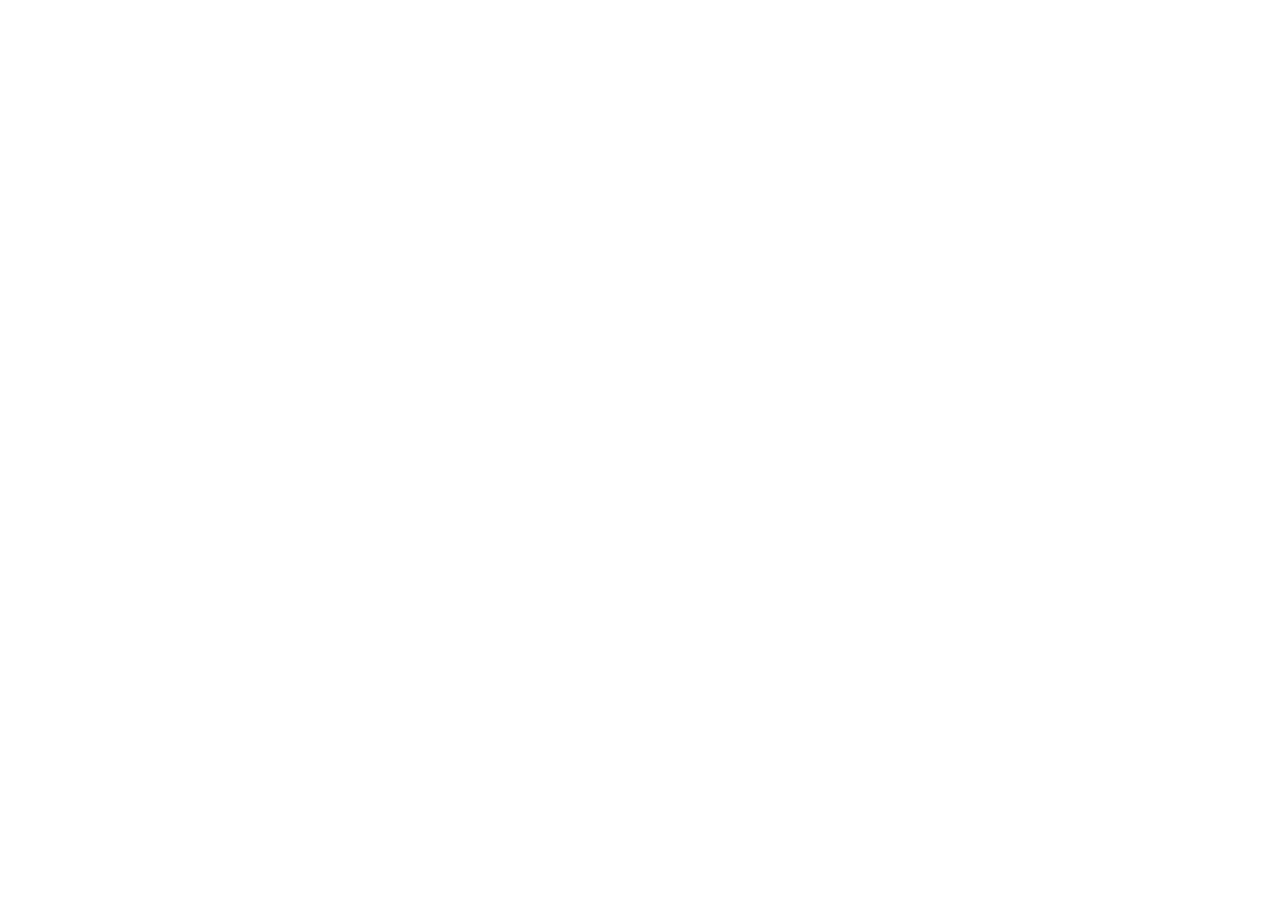
==== Assets/Pages/ancient-history.html @ 29d63359 "Add main page and firth theme" ====
<!DOCTYPE html>
<html lang="en">
<head>
  <meta charset="UTF-8">
  <meta name="viewport" content="width=device-width, initial-scale=1.0">
  <title>Давня історія Запорізького краю</title>
</head>
<body>
  
</body>
</html>
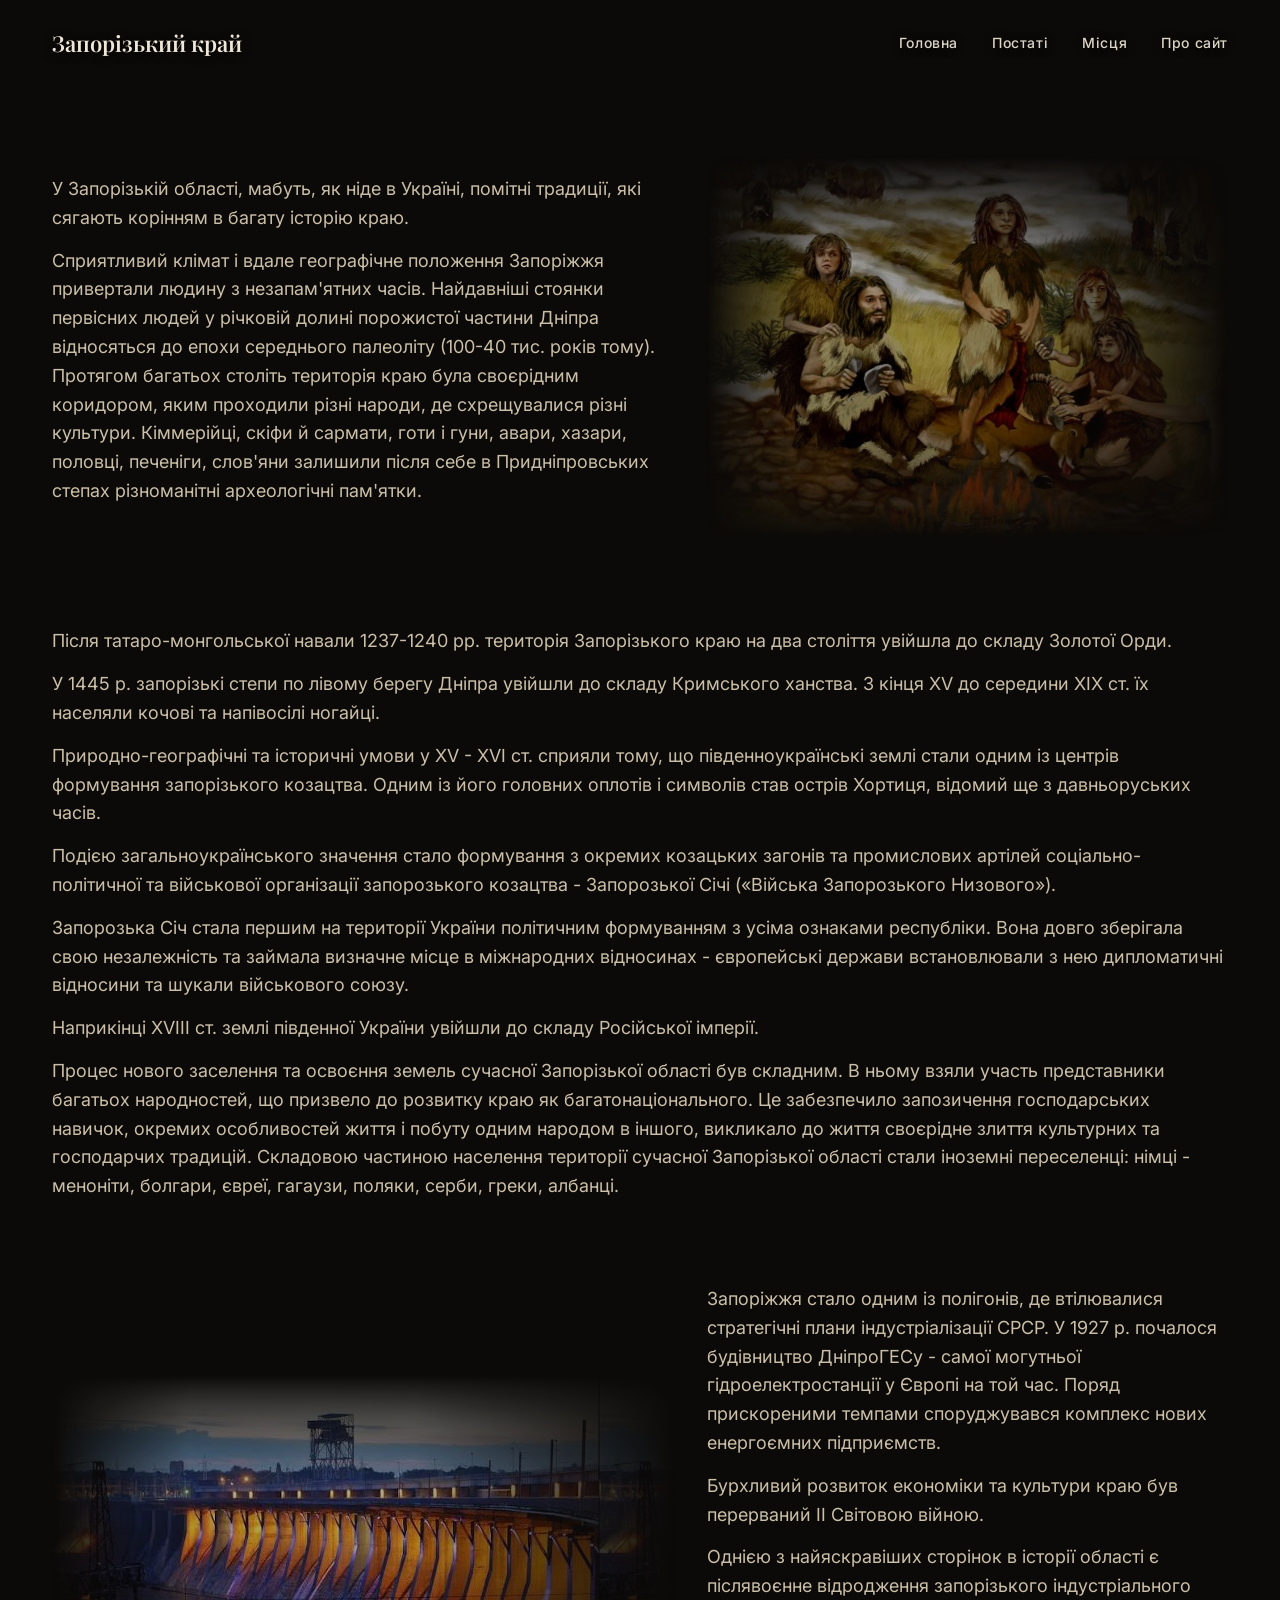
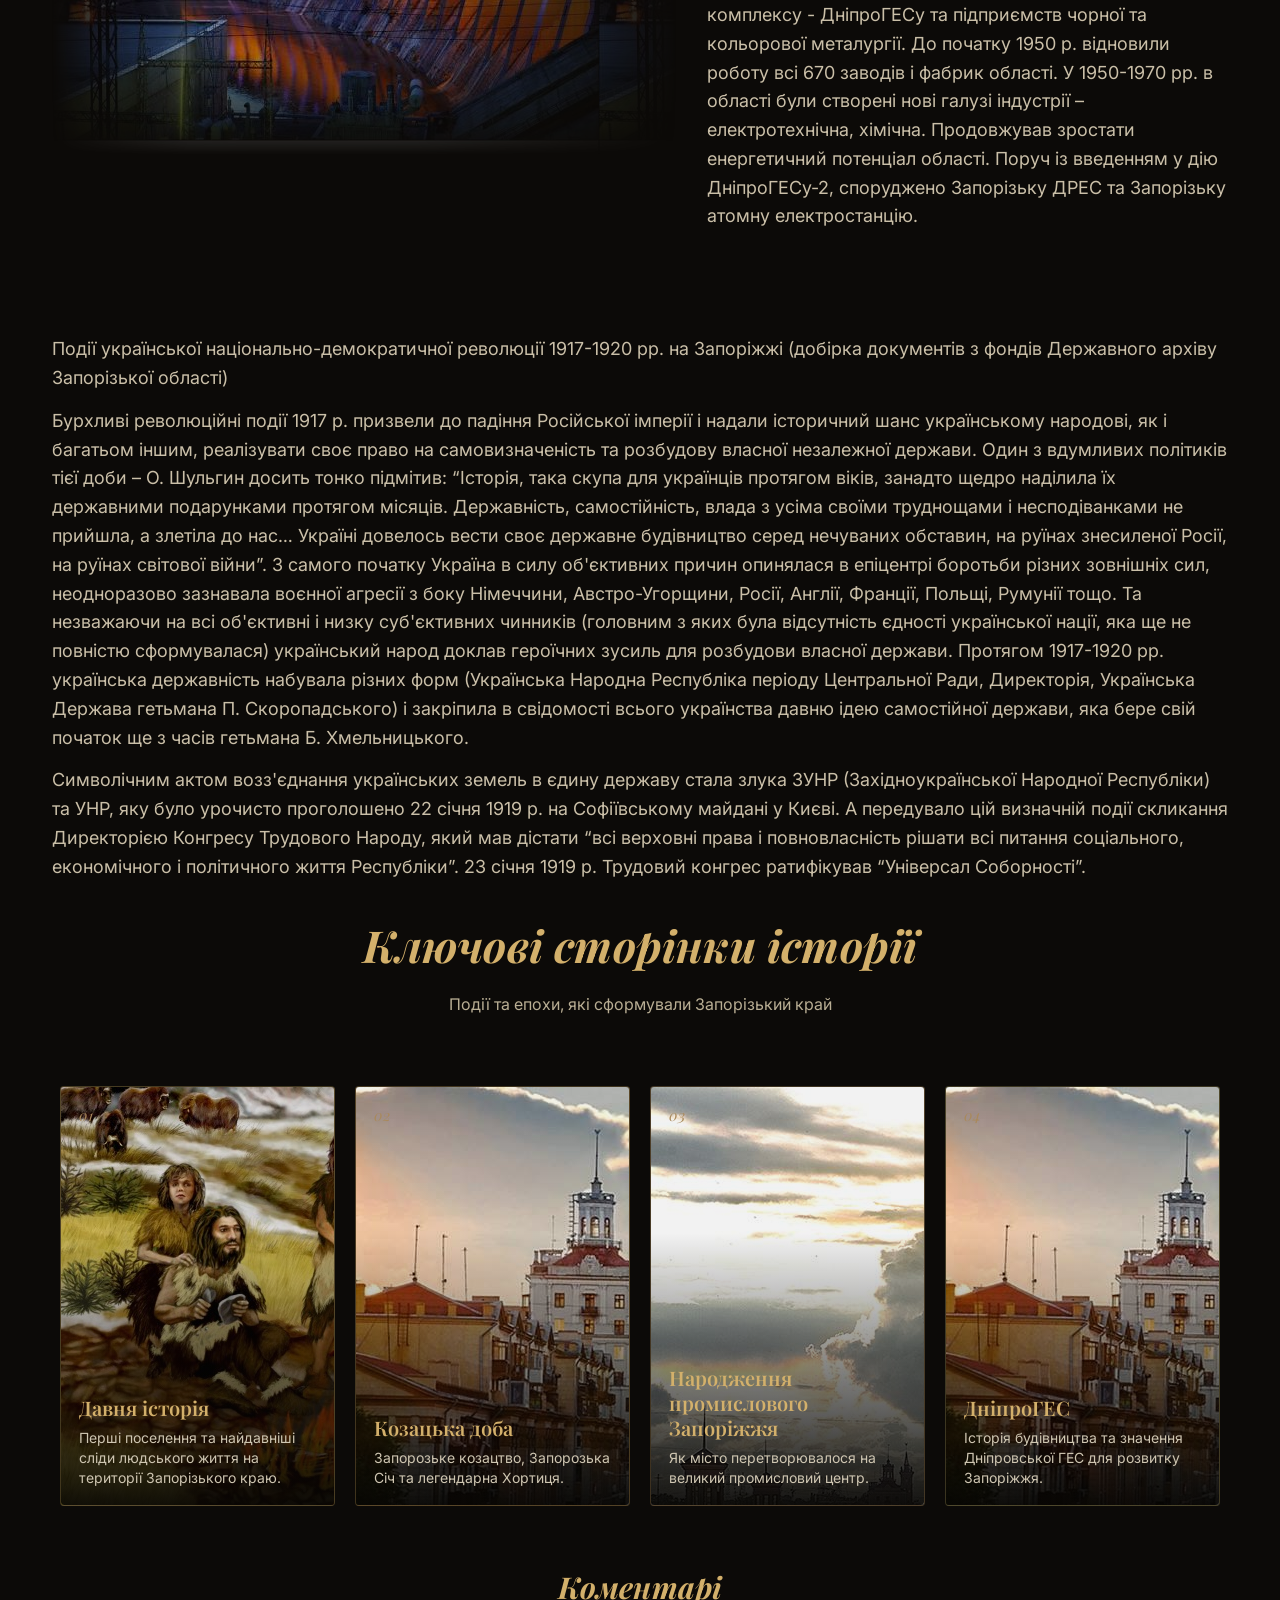
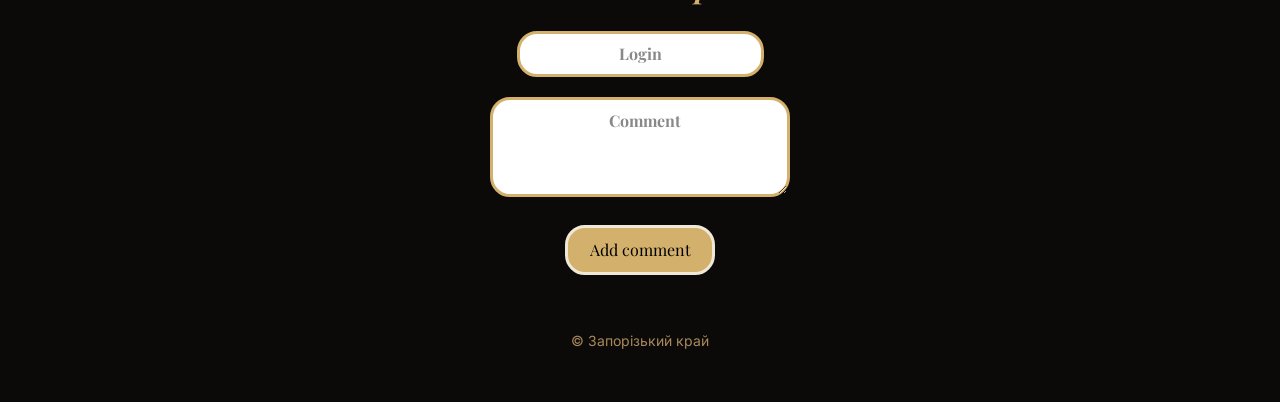
==== commit 2f786614: "Add comments and pages places and figures" ====
--- a/Assets/Pages/ancient-history.html
+++ b/Assets/Pages/ancient-history.html
@@ -1,11 +1,257 @@
-<!DOCTYPE html>
-<html lang="en">
-<head>
-  <meta charset="UTF-8">
-  <meta name="viewport" content="width=device-width, initial-scale=1.0">
-  <title>Давня історія Запорізького краю</title>
-</head>
-<body>
-  
-</body>
-</html>+<!doctype html>
+<html lang="uk">
+  <head>
+    <meta charset="UTF-8" />
+    <meta
+      name="viewport"
+      content="width=device-width, initial-scale=1, viewport-fit=cover"
+    />
+    <title>Давня історія Запорізького краю</title>
+    <link rel="preconnect" href="https://fonts.googleapis.com" />
+    <link rel="preconnect" href="https://fonts.gstatic.com" crossorigin />
+    <link
+      href="https://fonts.googleapis.com/css2?family=Playfair+Display:ital,wght@0,600;0,700;1,600&family=Inter:wght@400;500;600;800&display=swap"
+      rel="stylesheet"
+    />
+    <link rel="stylesheet" href="../Styles/ancient-histort.css" />
+    <script src="../../Scripts/comments.js" defer></script>
+    <script src="../../Scripts/button-up.js" defer></script>
+  </head>
+  <body data-page="ancient-history">
+    <header>
+      <div class="wrap">
+        <nav>
+          <div class="brand">Запорізький край</div>
+          <div class="navlinks">
+            <!-- <a href="#">Історія</a> -->
+            <a href="../../index.html">Головна</a>
+            <a href="./figures.html">Постаті</a>
+            <a href="./places.html">Місця</a>
+            <!-- <a href="#">Карта</a> -->
+            <!-- <a href="#">Галерея</a> -->
+            <a href="#">Про сайт</a>
+          </div>
+        </nav>
+      </div>
+    </header>
+
+    <div class="wrap">
+      <div class="split">
+        <div class="split-text">
+          <p>
+            У Запорізькій області, мабуть, як ніде в Україні, помітні традиції,
+            які сягають корінням в багату історію краю.
+          </p>
+          <p>
+            Сприятливий клімат і вдале географічне положення Запоріжжя
+            привертали людину з незапам'ятних часів. Найдавніші стоянки
+            первісних людей у річковій долині порожистої частини Дніпра
+            відносяться до епохи середнього палеоліту (100-40 тис. років тому).
+            Протягом багатьох століть територія краю була своєрідним коридором,
+            яким проходили різні народи, де схрещувалися різні культури.
+            Кіммерійці, скіфи й сармати, готи і гуни, авари, хазари, половці,
+            печеніги, слов'яни залишили після себе в Придніпровських степах
+            різноманітні археологічні пам'ятки.
+          </p>
+        </div>
+        <div class="split-photo first-photo"></div>
+      </div>
+    </div>
+
+    <div class="wrap">
+      <div class="split-text">
+        <p>
+          Після татаро-монгольської навали 1237-1240 рр. територія Запорізького
+          краю на два століття увійшла до складу Золотої Орди.
+        </p>
+        <p>
+          У 1445 р. запорізькі степи по лівому берегу Дніпра увійшли до складу
+          Кримського ханства. З кінця ХV до середини ХІХ ст. їх населяли кочові
+          та напівосілі ногайці.
+        </p>
+        <p>
+          Природно-географічні та історичні умови у XV - XVI ст. сприяли тому,
+          що південноукраїнські землі стали одним із центрів формування
+          запорізького козацтва. Одним із його головних оплотів і символів став
+          острів Хортиця, відомий ще з давньоруських часів.
+        </p>
+        <p>
+          Подією загальноукраїнського значення стало формування з окремих
+          козацьких загонів та промислових артілей соціально-політичної та
+          військової організації запорозького козацтва - Запорозької Січі
+          («Війська Запорозького Низового»).
+        </p>
+        <p>
+          Запорозька Січ стала першим на території України політичним
+          формуванням з усіма ознаками республіки. Вона довго зберігала свою
+          незалежність та займала визначне місце в міжнародних відносинах -
+          європейські держави встановлювали з нею дипломатичні відносини та
+          шукали військового союзу.
+        </p>
+        <p>
+          Наприкінці XVIII ст. землі південної України увійшли до складу
+          Російської імперії.
+        </p>
+        <p>
+          Процес нового заселення та освоєння земель сучасної Запорізької
+          області був складним. В ньому взяли участь представники багатьох
+          народностей, що призвело до розвитку краю як багатонаціонального. Це
+          забезпечило запозичення господарських навичок, окремих особливостей
+          життя і побуту одним народом в іншого, викликало до життя своєрідне
+          злиття культурних та господарчих традицій. Складовою частиною
+          населення території сучасної Запорізької області стали іноземні
+          переселенці: німці - меноніти, болгари, євреї, гагаузи, поляки, серби,
+          греки, албанці.
+        </p>
+      </div>
+    </div>
+
+    <div class="wrap">
+      <div class="split">
+        <div class="split-photo second-photo"></div>
+        <div class="split-text">
+          <p>
+            Запоріжжя стало одним із полігонів, де втілювалися стратегічні плани
+            індустріалізації СРСР. У 1927 р. почалося будівництво ДніпроГЕСу -
+            самої могутньої гідроелектростанції у Європі на той час. Поряд
+            прискореними темпами споруджувався комплекс нових енергоємних
+            підприємств.
+          </p>
+          <p>
+            Бурхливий розвиток економіки та культури краю був перерваний II
+            Світовою війною.
+          </p>
+          <p>
+            Однією з найяскравіших сторінок в історії області є післявоєнне
+            відродження запорізького індустріального комплексу - ДніпроГЕСу та
+            підприємств чорної та кольорової металургії. До початку 1950 р.
+            відновили роботу всі 670 заводів і фабрик області. У 1950-1970 рр. в
+            області були створені нові галузі індустрії – електротехнічна,
+            хімічна. Продовжував зростати енергетичний потенціал області. Поруч
+            із введенням у дію ДніпроГЕСу-2, споруджено Запорізьку ДРЕС та
+            Запорізьку атомну електростанцію.
+          </p>
+        </div>
+      </div>
+    </div>
+
+    <div class="wrap">
+      <div class="split-text">
+        <p>
+          Події української національно-демократичної революції 1917-1920 рр. на
+          Запоріжжі (добірка документів з фондів Державного архіву Запорізької
+          області)
+        </p>
+        <p>
+          Бурхливі революційні події 1917 р. призвели до падіння Російської
+          імперії і надали історичний шанс українському народові, як і багатьом
+          іншим, реалізувати своє право на самовизначеність та розбудову власної
+          незалежної держави. Один з вдумливих політиків тієї доби – О. Шульгин
+          досить тонко підмітив: “Історія, така скупа для українців протягом
+          віків, занадто щедро наділила їх державними подарунками протягом
+          місяців. Державність, самостійність, влада з усіма своїми труднощами і
+          несподіванками не прийшла, а злетіла до нас… Україні довелось вести
+          своє державне будівництво серед нечуваних обставин, на руїнах
+          знесиленої Росії, на руїнах світової війни”. З самого початку Україна
+          в силу об'єктивних причин опинялася в епіцентрі боротьби різних
+          зовнішніх сил, неодноразово зазнавала воєнної агресії з боку
+          Німеччини, Австро-Угорщини, Росії, Англії, Франції, Польщі, Румунії
+          тощо. Та незважаючи на всі об'єктивні і низку суб'єктивних чинників
+          (головним з яких була відсутність єдності української нації, яка ще не
+          повністю сформувалася) український народ доклав героїчних зусиль для
+          розбудови власної держави. Протягом 1917-1920 рр. українська
+          державність набувала різних форм (Українська Народна Республіка
+          періоду Центральної Ради, Директорія, Українська Держава гетьмана П.
+          Скоропадського) і закріпила в свідомості всього українства давню ідею
+          самостійної держави, яка бере свій початок ще з часів гетьмана Б.
+          Хмельницького.
+        </p>
+        <p>
+          Символічним актом возз'єднання українських земель в єдину державу
+          стала злука ЗУНР (Західноукраїнської Народної Республіки) та УНР, яку
+          було урочисто проголошено 22 січня 1919 р. на Софіївському майдані у
+          Києві. А передувало цій визначній події скликання Директорією Конгресу
+          Трудового Народу, який мав дістати “всі верховні права і
+          повновласність рішати всі питання соціального, економічного і
+          політичного життя Республіки”. 23 січня 1919 р. Трудовий конгрес
+          ратифікував “Універсал Соборності”.
+        </p>
+        <p></p>
+      </div>
+    </div>
+
+    <section id="history" class="wrap">
+      <div class="section-head">
+        <h2>Ключові сторінки історії</h2>
+        <p>Події та епохи, які сформували Запорізький край</p>
+      </div>
+      <div class="cards">
+        <div class="card c1">
+          <div class="ph"></div>
+          <div class="shade"></div>
+          <span class="num">01</span>
+          <div class="cap">
+            <h3>Давня історія</h3>
+            <p>
+              Перші поселення та найдавніші сліди людського життя на території
+              Запорізького краю.
+            </p>
+          </div>
+        </div>
+        <div class="card c2">
+          <div class="ph"></div>
+          <div class="shade"></div>
+          <span class="num">02</span>
+          <div class="cap">
+            <h3>Козацька доба</h3>
+            <p>Запорозьке козацтво, Запорозька Січ та легендарна Хортиця.</p>
+          </div>
+        </div>
+        <div class="card c3">
+          <div class="ph"></div>
+          <div class="shade"></div>
+          <span class="num">03</span>
+          <div class="cap">
+            <h3>Народження промислового Запоріжжя</h3>
+            <p>Як місто перетворювалося на великий промисловий центр.</p>
+          </div>
+        </div>
+        <div class="card c4">
+          <div class="ph"></div>
+          <div class="shade"></div>
+          <span class="num">04</span>
+          <div class="cap">
+            <h3>ДніпроГЕС</h3>
+            <p>
+              Історія будівництва та значення Дніпровської ГЕС для розвитку
+              Запоріжжя.
+            </p>
+          </div>
+        </div>
+      </div>
+    </section>
+
+    <!-- coments -->
+    <section class="comments">
+      <h2>Коментарі</h2>
+      <form id="comment-form">
+        <div class="form-inputs">
+          <div>
+            <input type="text" id="login" placeholder="Login" required />
+          </div>
+          <div>
+            <textarea id="comment-text" placeholder="Comment"></textarea>
+          </div>
+          <div>
+            <button type="submit">Add comment</button>
+          </div>
+        </div>
+        <div id="comment-list"></div>
+      </form>
+    </section>
+
+    <button id="button-up" title="button-up">&#8593;</button>
+
+    <footer>© Запорізький край</footer>
+  </body>
+</html>
--- a/Assets/Styles/ancient-histort.css
+++ b/Assets/Styles/ancient-histort.css
@@ -0,0 +1,316 @@
+@import url('./index.css');
+
+.cards {
+  display: flex;
+  align-items: flex-start;
+  gap: 20px;
+  overflow-x: auto;
+  padding-bottom: 10px;
+}
+.card {
+  position: relative;
+  flex: 1 0 0;
+  min-width: 220px;
+  border-radius: 4px;
+  overflow: hidden;
+  border: 1px solid var(--line);
+}
+.card .ph {
+  position: absolute;
+  inset: 0;
+}
+.card .shade {
+  position: absolute;
+  inset: 0;
+  background: linear-gradient(
+    180deg,
+    rgba(0, 0, 0, 0.05) 35%,
+    rgba(6, 5, 3, 0.94) 100%
+  );
+}
+.card .num {
+  position: relative;
+  z-index: 2;
+  display: block;
+  padding: 16px 18px 0;
+  font-family: 'Playfair Display', serif;
+  font-style: italic;
+  color: var(--gold-soft);
+  font-size: 15px;
+  letter-spacing: 1px;
+}
+.card .cap {
+  position: absolute;
+  left: 18px;
+  right: 18px;
+  bottom: 16px;
+  z-index: 2;
+}
+.card .cap h3 {
+  font-family: 'Playfair Display', serif;
+  font-weight: 600;
+  color: var(--gold);
+  font-size: 20px;
+  margin-bottom: 8px;
+  line-height: 1.25;
+}
+.card .cap p {
+  color: #cfc6b2;
+  font-size: 14px;
+  line-height: 1.45;
+}
+
+.c1,
+.c2,
+.c3,
+.c4 {
+  height: 420px;
+  margin-top: 0;
+}
+
+.c1 .ph {
+  background-image: url('../Images/people.jpg');
+}
+
+.c2 .ph {
+  background-image: url('../Images/zaporizhzhia-hero.jpg');
+}
+
+.c3 .ph {
+  background-image: url('../Images/davnya-istoriya.jpg');
+}
+
+.c4 .ph {
+  background-image: url('../Images/zaporizhzhia-hero.jpg');
+}
+
+.cards {
+  display: flex;
+  align-items: flex-start;
+  gap: 20px;
+  overflow: visible;
+  padding: 12px 8px;
+}
+
+.card {
+  position: relative;
+  flex: 1 1 0;
+  min-width: 0;
+  height: 420px;
+  border-radius: 4px;
+  overflow: hidden;
+  border: 1px solid var(--line);
+
+  transition:
+    transform 0.3s ease,
+    box-shadow 0.3s ease;
+
+  transform-origin: center center;
+}
+
+.card:hover {
+  transform: scale(1.15);
+  z-index: 10;
+  box-shadow: 0 15px 35px rgba(0, 0, 0, 0.55);
+}
+
+h3 {
+  font-family: 'Playfair Display', serif;
+  color: var(--gold);
+  font-weight: 700;
+}
+
+.split {
+  display: grid;
+  grid-template-columns: 1.2fr 1fr;
+  gap: 30px;
+  align-items: center;
+  margin: 70px 0 90px;
+  border: none;
+  overflow: visible;
+}
+.split-photo {
+  position: relative;
+  height: 380px;
+  display: flex;
+  align-items: center;
+}
+
+.split-photo::before {
+  background: linear-gradient(0deg, rgba(0, 0, 0, 0.3), rgba(0, 0, 0, 0.3));
+  content: '';
+  position: absolute;
+  inset: 0;
+  -webkit-mask-image:
+    linear-gradient(
+      90deg,
+      transparent 0%,
+      #000 22%,
+      #000 58%,
+      transparent 100%
+    ),
+    linear-gradient(
+      180deg,
+      transparent 0%,
+      #000 28%,
+      #000 72%,
+      transparent 100%
+    );
+  -webkit-mask-composite: source-in;
+  mask-image:
+    linear-gradient(
+      90deg,
+      transparent 0%,
+      #000 22%,
+      #000 58%,
+      transparent 100%
+    ),
+    linear-gradient(
+      180deg,
+      transparent 0%,
+      #000 28%,
+      #000 72%,
+      transparent 100%
+    );
+  mask-composite: intersect;
+}
+
+.first-photo::before {
+  background-image:
+    linear-gradient(rgba(0, 0, 0, 0.3), rgba(0, 0, 0, 0.3)),
+    url('../Images/people.jpg');
+}
+
+.second-photo::before {
+  background-image:
+    linear-gradient(rgba(0, 0, 0, 0.3), rgba(0, 0, 0, 0.3)),
+    url('../Images/colores-dniproges.jfif');
+}
+
+.split-text p {
+  color: #cabfa8;
+  font-size: 18px;
+  line-height: 1.6;
+  margin-bottom: 14px;
+}
+
+.comments {
+  min-height: 200px;
+  padding-top: 45px;
+  padding-bottom: 5px;
+}
+
+.comments h2 {
+  text-align: center;
+  font-size: 30px;
+  font-style: italic;
+}
+
+.form-inputs {
+  min-height: 200px;
+  display: flex;
+  flex-direction: column;
+  gap: 20px;
+  align-items: center;
+  padding: 20px;
+}
+
+.form-inputs input {
+  max-width: 250px;
+  height: 30px;
+  border: 3px solid var(--gold);
+  border-radius: 20px;
+  padding: 20px;
+}
+
+.form-inputs textarea {
+  min-width: 300px;
+  min-height: 100px;
+  border: 3px solid var(--gold);
+  border-radius: 20px;
+  padding-left: 10px;
+  padding-top: 10px;
+}
+
+.form-inputs button {
+  min-width: 150px;
+  min-height: 50px;
+  border: 3px solid var(--cream);
+  border-radius: 20px;
+  background-color: var(--gold);
+  font-family: 'Playfair Display', serif;
+  font-size: 16px;
+}
+
+.form-inputs input::placeholder,
+textarea::placeholder {
+  font-family: 'Playfair Display', serif;
+  color: #888888;         
+  font-size: 16px;            
+  opacity: 1;           
+}
+
+.form-inputs input::placeholder,
+textarea::placeholder {
+  text-align: center;
+}
+
+input, textarea {
+  color: #2b2b2b;      
+  font-weight: bold;  
+  font-size: 16px;     
+  font-family: 'Playfair Display', serif;
+}
+
+#comment-list {
+  min-width: 300px;
+  display: flex;
+  flex-direction: column;
+}
+
+.comment {
+  font-size: 20px;
+  text-align: center;
+  padding: 20px;
+}
+
+.comment h3 {
+  font-size: 24px
+}
+
+@media (max-width: 900px) {
+  .cards {
+    flex-wrap: wrap;
+  }
+  .c1,
+  .c2,
+  .c3,
+  .c4 {
+    flex: 1 0 45%;
+    margin-top: 0;
+    height: 360px;
+  }
+}
+@media (max-width: 820px) {
+  .split {
+    grid-template-columns: 1fr;
+    gap: 10px;
+  }
+  .split-photo {
+    height: 280px;
+  }
+  .split-photo h2 {
+    margin-left: 6%;
+  }
+}
+@media (max-width: 600px) {
+  .navlinks {
+    display: none;
+  }
+  .c1,
+  .c2,
+  .c3,
+  .c4 {
+    flex: 1 0 100%;
+  }
+}
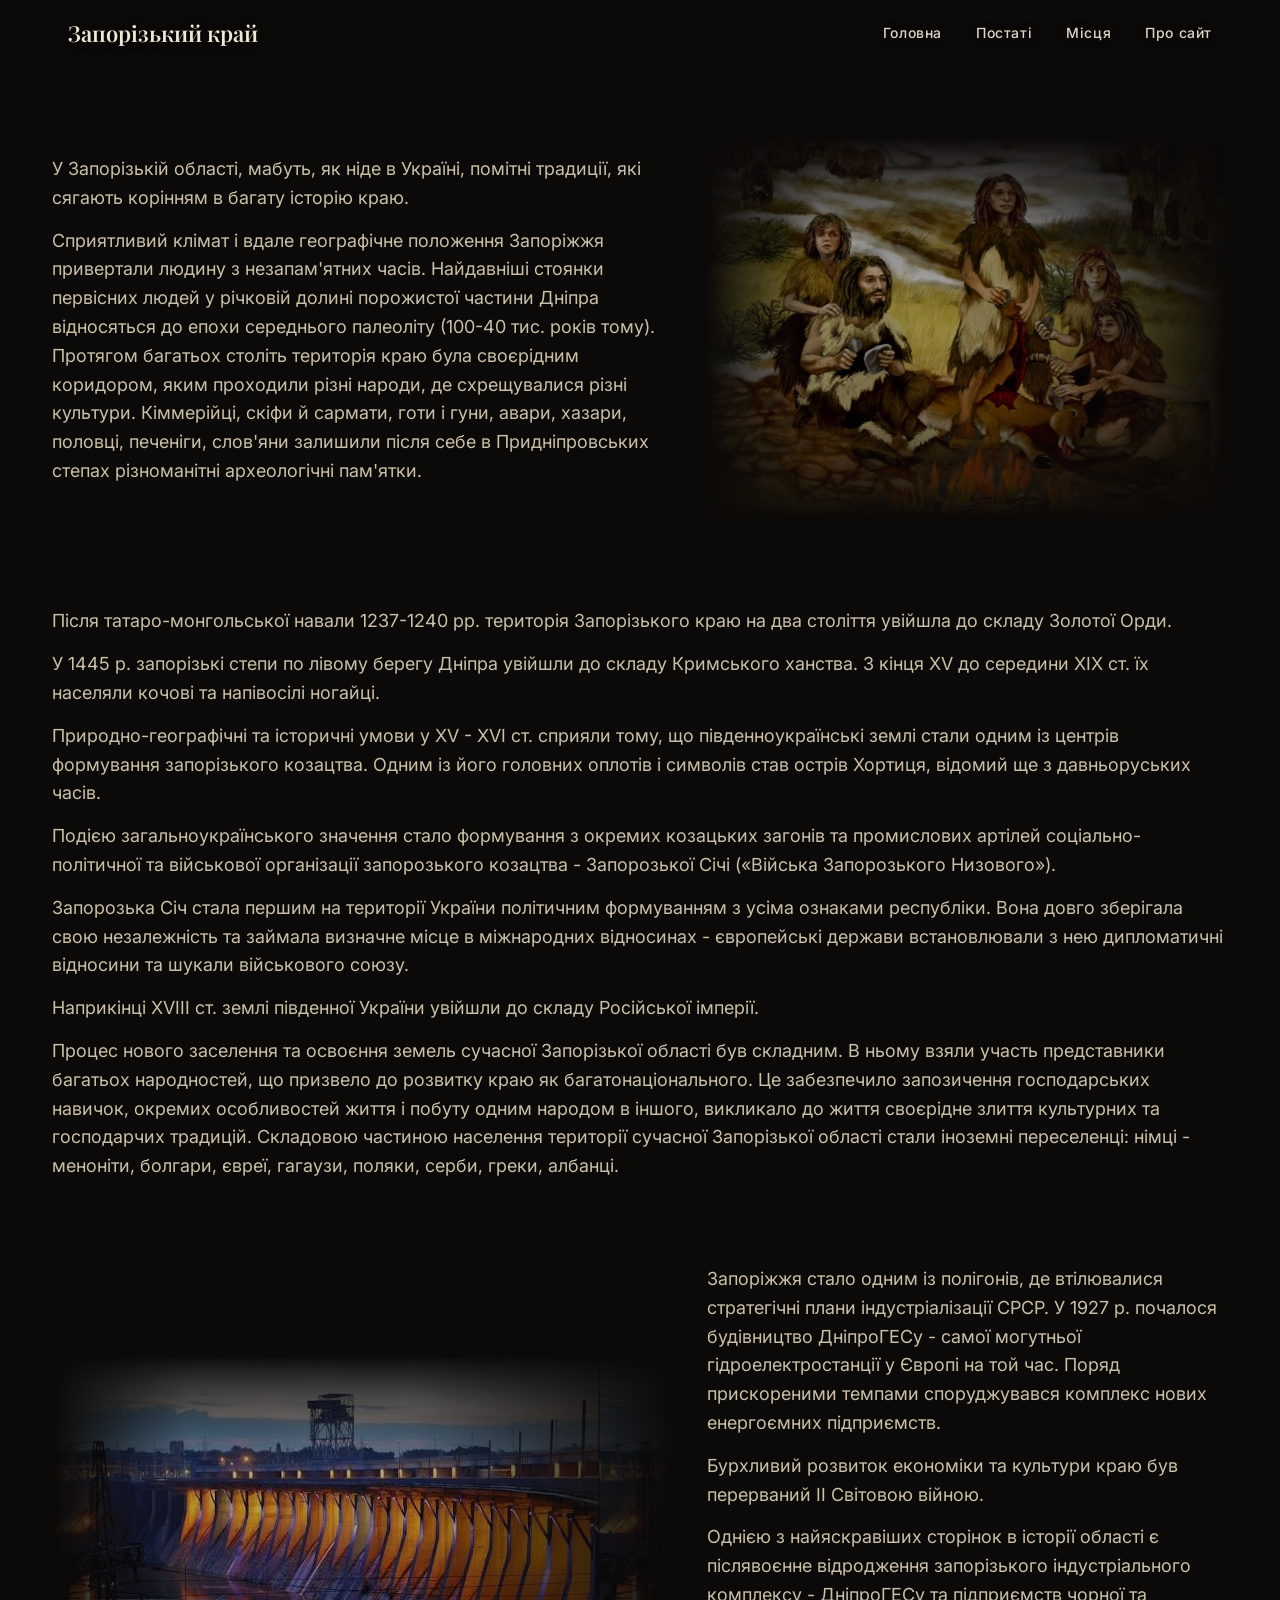
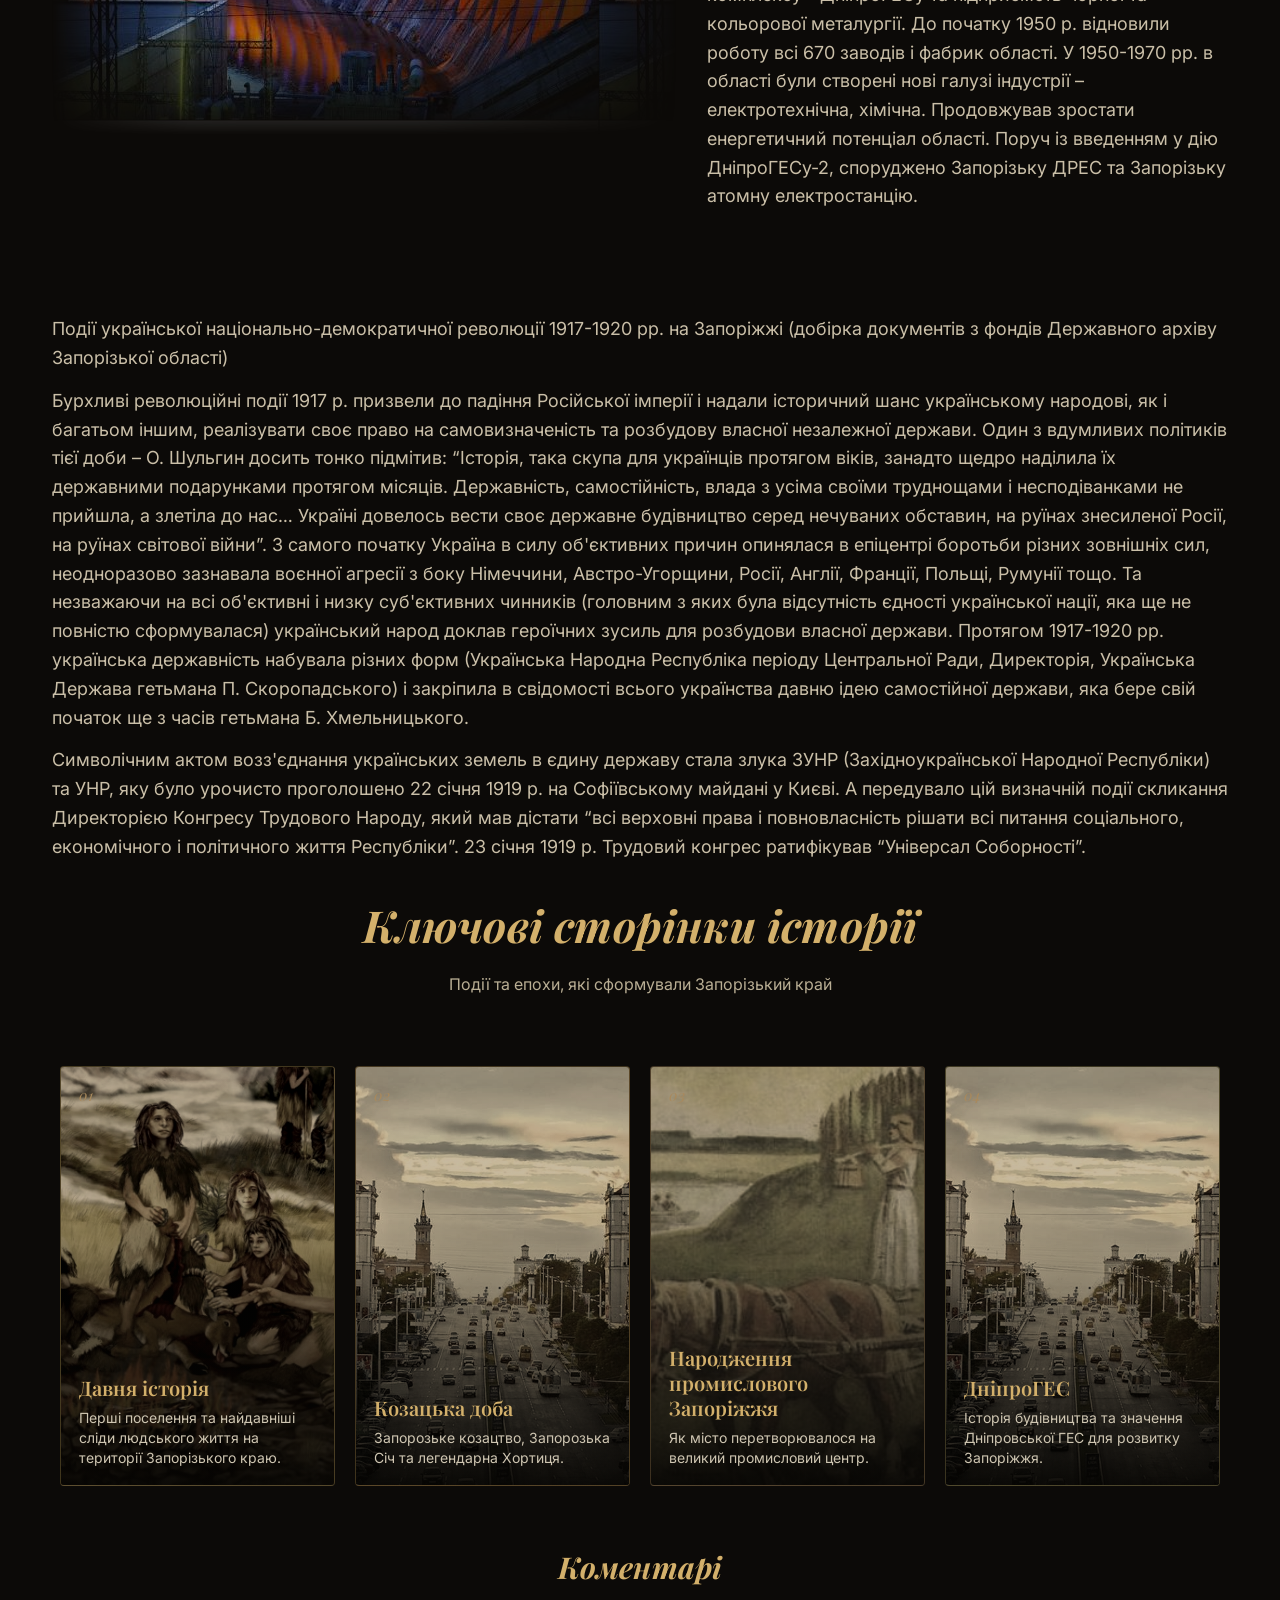
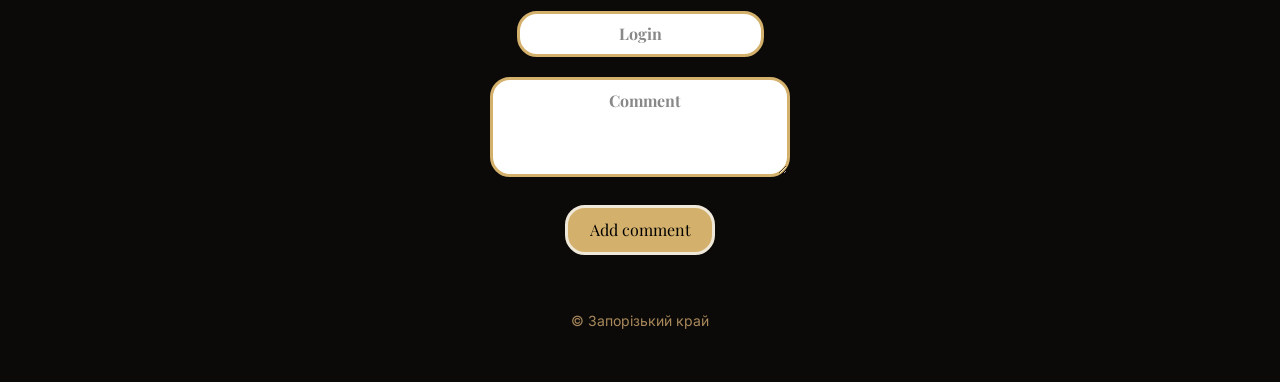
==== commit b39cfc0a: "Add arrow-up, ham-menu and comments. Ended main page. Added tamplet to places and figures" ====
--- a/Assets/Pages/ancient-history.html
+++ b/Assets/Pages/ancient-history.html
@@ -14,21 +14,39 @@
       rel="stylesheet"
     />
     <link rel="stylesheet" href="../Styles/ancient-histort.css" />
+    <link rel="stylesheet" href="../Styles/ham-menu.css" />
+    <link rel="stylesheet" href="../Styles/button-up.css" />
     <script src="../../Scripts/comments.js" defer></script>
     <script src="../../Scripts/button-up.js" defer></script>
+    <script src="../../Scripts/ham-menu.js" defer></script>
   </head>
   <body data-page="ancient-history">
     <header>
+      <!-- Мобільне меню -->
+      <div class="off-screen-menu">
+        <ul>
+          <li><a href="../../index.html">Головна</a></li>
+          <li><a href="./figures.html">Постаті</a></li>
+          <li><a href="./places.html">Місця</a></li>
+          <li><a href="#">Про сайт</a></li>
+        </ul>
+      </div>
+
+      <!-- Бургер -->
+      <nav class="mobile-nav">
+        <div class="ham-menu">
+          <span></span>
+          <span></span>
+          <span></span>
+        </div>
+      </nav>
       <div class="wrap">
-        <nav>
+        <nav class="desktop-nav">
           <div class="brand">Запорізький край</div>
           <div class="navlinks">
-            <!-- <a href="#">Історія</a> -->
             <a href="../../index.html">Головна</a>
             <a href="./figures.html">Постаті</a>
             <a href="./places.html">Місця</a>
-            <!-- <a href="#">Карта</a> -->
-            <!-- <a href="#">Галерея</a> -->
             <a href="#">Про сайт</a>
           </div>
         </nav>
--- a/Assets/Styles/ham-menu.css
+++ b/Assets/Styles/ham-menu.css
@@ -0,0 +1,112 @@
+.off-screen-menu {
+  background-color: rgba(13, 11, 11, 0.85);
+  width: 100%;
+  height: 100%;
+  position: fixed;
+  top: 0;
+  right: -100%;
+  display: flex;
+  justify-content: center;
+  align-items: center;
+  transition: right 0.3s ease;
+  z-index: 50;
+}
+
+.off-screen-menu.active {
+  right: 0;
+}
+
+.off-screen-menu ul {
+  list-style: none;
+  padding: 0;
+  margin: 0;
+  text-align: center;
+}
+
+.off-screen-menu li {
+  margin: 30px 0;
+}
+
+.off-screen-menu a {
+  color: white;
+  text-decoration: none;
+  font-size: 2rem;
+}
+
+/* burger */
+.mobile-nav {
+  padding: 0;
+}
+
+.ham-menu {
+  height: 50px;
+  width: 50px;
+  position: relative;
+  cursor: pointer;
+}
+
+.ham-menu span {
+  height: 5px;
+  width: 100%;
+  background-color: rgb(211, 176, 107);
+  border-radius: 25px;
+  position: absolute;
+  top: 50%;
+  left: 50%;
+  transform: translate(-50%, -50%);
+  transition: 0.3s ease;
+}
+
+.ham-menu span:nth-child(1) {
+  top: 25%;
+}
+
+.ham-menu span:nth-child(3) {
+  top: 75%;
+}
+
+/* x */
+.ham-menu.active span:nth-child(1) {
+  top: 50%;
+  transform: translate(-50%, -50%) rotate(45deg);
+}
+
+.ham-menu.active span:nth-child(2) {
+  opacity: 0;
+}
+
+.ham-menu.active span:nth-child(3) {
+  top: 50%;
+  transform: translate(-50%, -50%) rotate(-45deg);
+}
+
+.desktop-nav {
+  padding: 1rem;
+  display: flex;
+  justify-content: space-between;
+  align-items: center;
+}
+
+@media (max-width: 799px) {
+  .mobile-nav {
+    display: flex;
+    position: absolute;
+    top: 20px;
+    right: 20px;
+    z-index: 1000;
+  }
+
+  .desktop-nav {
+    display: none;
+  }
+}
+
+@media (min-width: 800px) {
+  .mobile-nav {
+    display: none;
+  }
+
+  .off-screen-menu {
+    display: none;
+  }
+}
--- a/Assets/Styles/button-up.css
+++ b/Assets/Styles/button-up.css
@@ -0,0 +1,24 @@
+#button-up {
+  display: none;
+  position: fixed;
+  bottom: 40px;
+  right: 30px;
+  z-index: 10;
+  border: none;
+  outline: none;
+  background-color: #d3b06b; 
+  color: rgb(75, 41, 16);
+  cursor: pointer;        
+  padding: 15px;           
+  border-radius: 10px;   
+  font-size: 18px;        
+  transition: background-color 0.3s; 
+}
+
+#button-up:hover {
+  background-color: #a9895c;  
+}
+
+html {
+  scroll-behavior: smooth;
+}
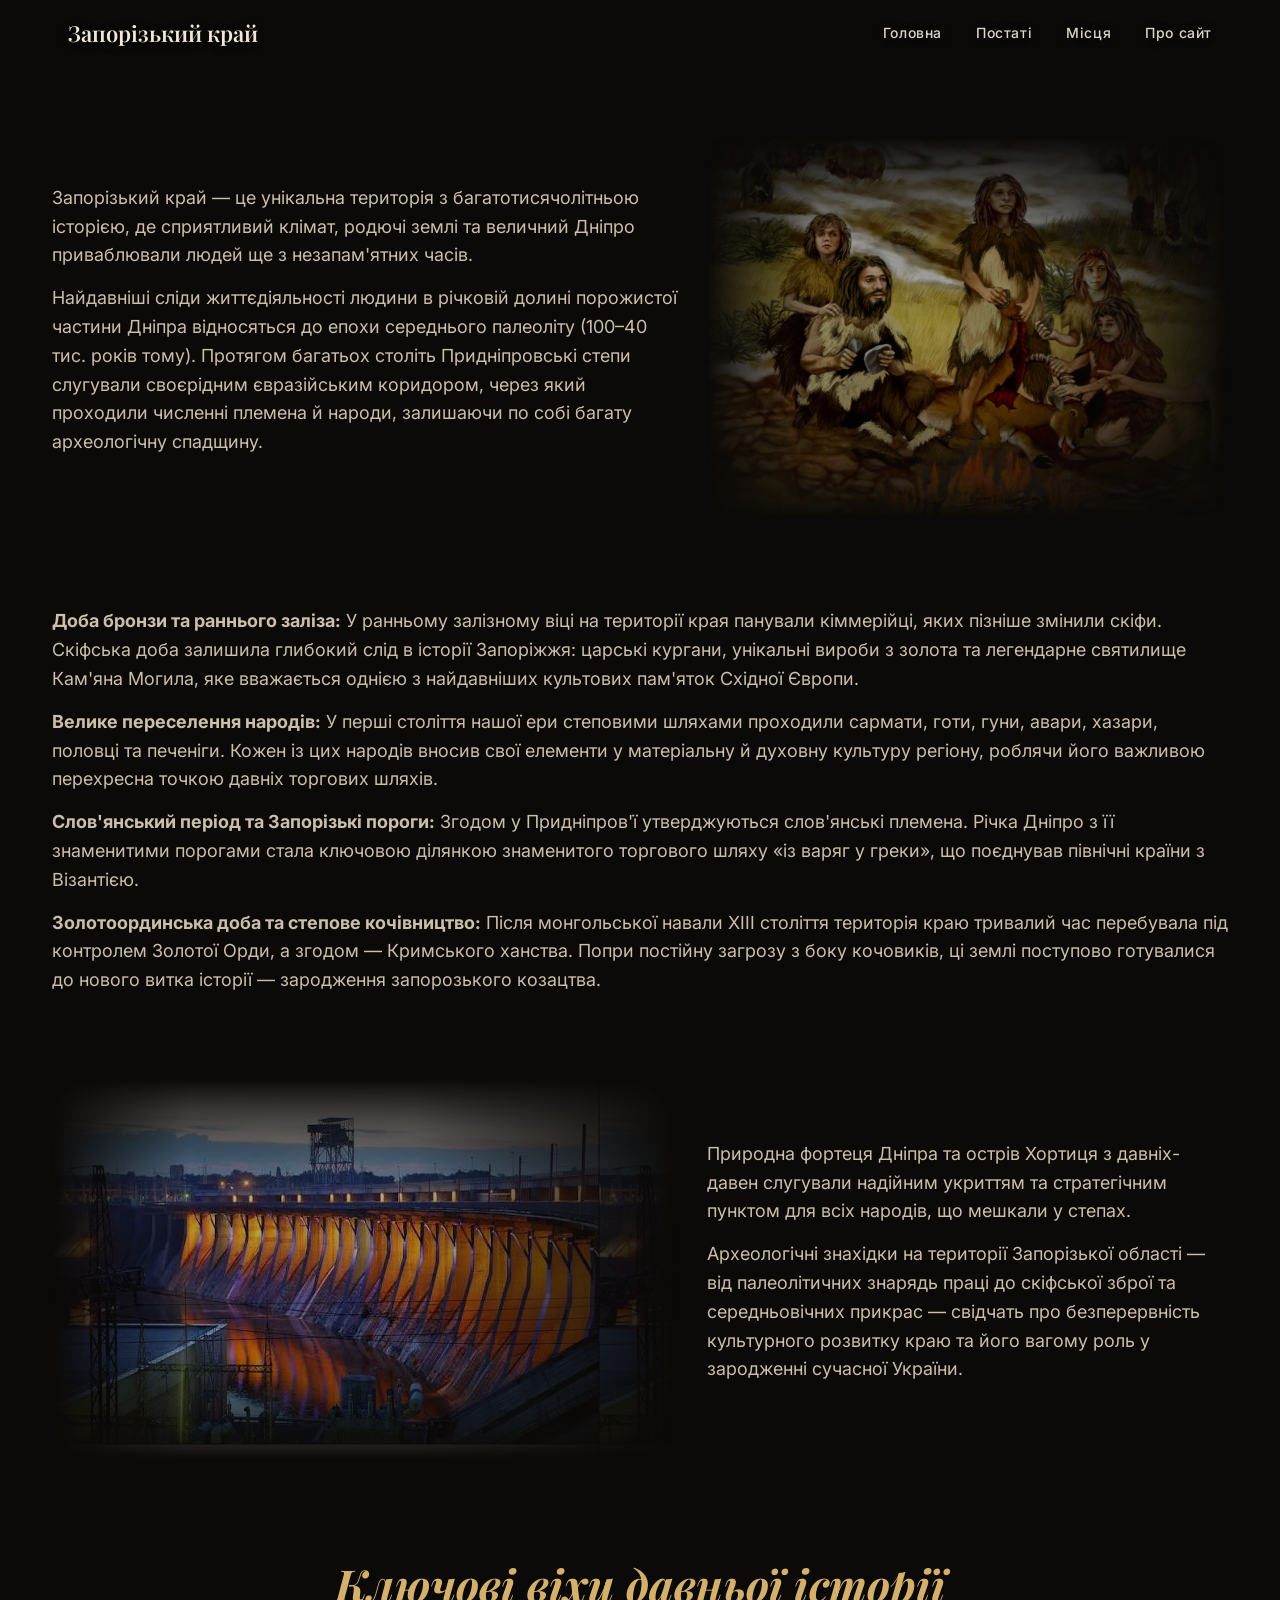
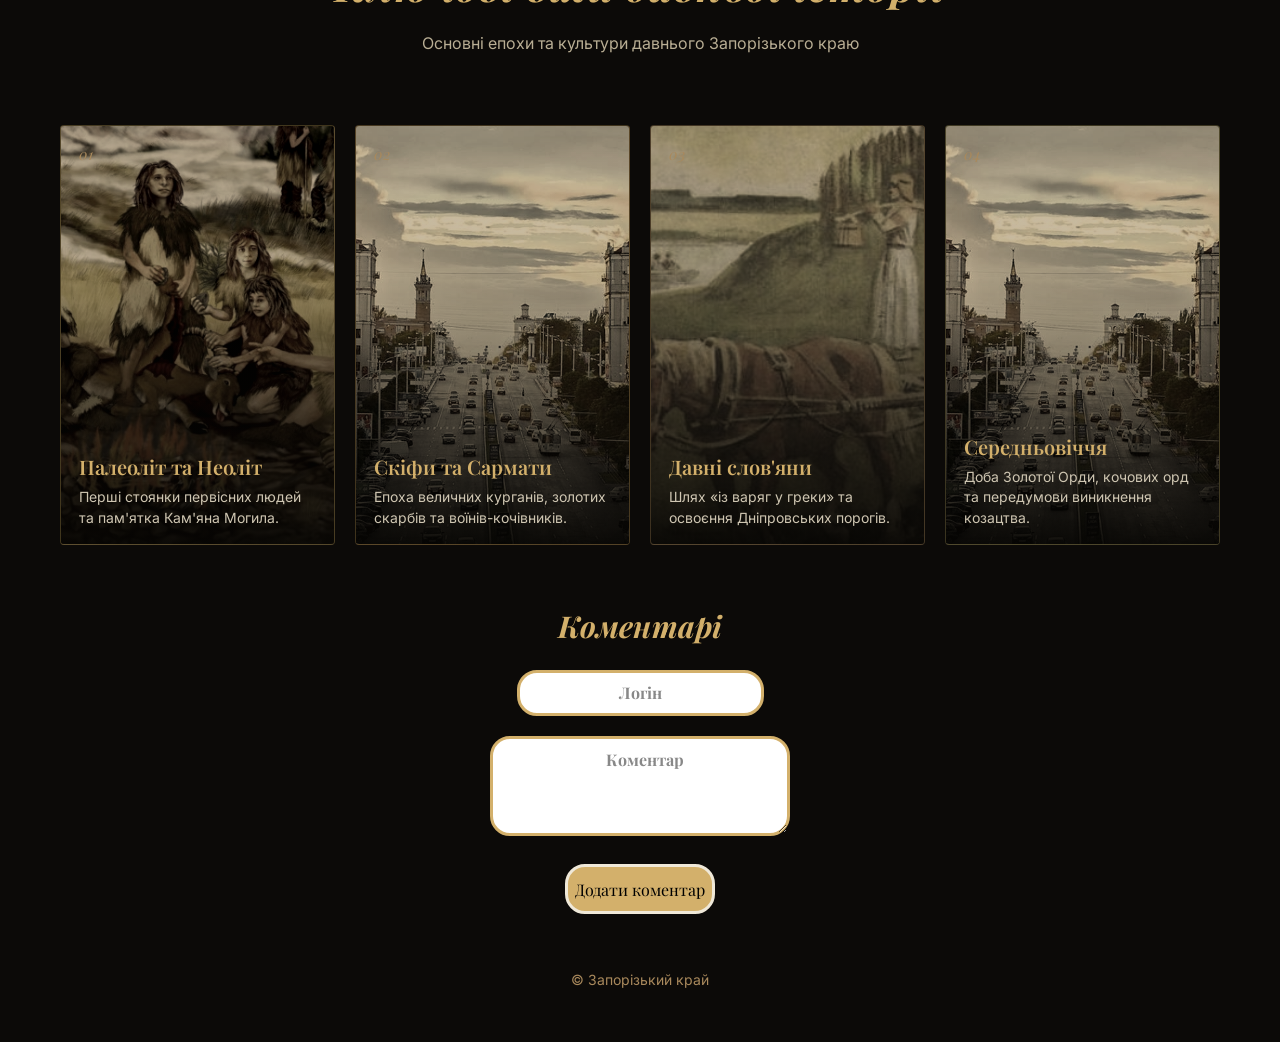
==== commit 5adfedbb: "change text ancient-history & fix routing" ====
--- a/Assets/Pages/ancient-history.html
+++ b/Assets/Pages/ancient-history.html
@@ -57,19 +57,10 @@
       <div class="split">
         <div class="split-text">
           <p>
-            У Запорізькій області, мабуть, як ніде в Україні, помітні традиції,
-            які сягають корінням в багату історію краю.
+            Запорізький край — це унікальна територія з багатотисячолітньою історією, де сприятливий клімат, родючі землі та величний Дніпро приваблювали людей ще з незапам'ятних часів.
           </p>
           <p>
-            Сприятливий клімат і вдале географічне положення Запоріжжя
-            привертали людину з незапам'ятних часів. Найдавніші стоянки
-            первісних людей у річковій долині порожистої частини Дніпра
-            відносяться до епохи середнього палеоліту (100-40 тис. років тому).
-            Протягом багатьох століть територія краю була своєрідним коридором,
-            яким проходили різні народи, де схрещувалися різні культури.
-            Кіммерійці, скіфи й сармати, готи і гуни, авари, хазари, половці,
-            печеніги, слов'яни залишили після себе в Придніпровських степах
-            різноманітні археологічні пам'ятки.
+            Найдавніші сліди життєдіяльності людини в річковій долині порожистої частини Дніпра відносяться до епохи середнього палеоліту (100–40 тис. років тому). Протягом багатьох століть Придніпровські степи слугували своєрідним євразійським коридором, через який проходили численні племена й народи, залишаючи по собі багату археологічну спадщину.
           </p>
         </div>
         <div class="split-photo first-photo"></div>
@@ -79,47 +70,16 @@
     <div class="wrap">
       <div class="split-text">
         <p>
-          Після татаро-монгольської навали 1237-1240 рр. територія Запорізького
-          краю на два століття увійшла до складу Золотої Орди.
+          <strong>Доба бронзи та раннього заліза:</strong> У ранньому залізному віці на території края панували кіммерійці, яких пізніше змінили скіфи. Скіфська доба залишила глибокий слід в історії Запоріжжя: царські кургани, унікальні вироби з золота та легендарне святилище Кам'яна Могила, яке вважається однією з найдавніших культових пам'яток Східної Європи.
         </p>
         <p>
-          У 1445 р. запорізькі степи по лівому берегу Дніпра увійшли до складу
-          Кримського ханства. З кінця ХV до середини ХІХ ст. їх населяли кочові
-          та напівосілі ногайці.
+          <strong>Велике переселення народів:</strong> У перші століття нашої ери степовими шляхами проходили сармати, готи, гуни, авари, хазари, половці та печеніги. Кожен із цих народів вносив свої елементи у матеріальну й духовну культуру регіону, роблячи його важливою перехресна точкою давніх торгових шляхів.
         </p>
         <p>
-          Природно-географічні та історичні умови у XV - XVI ст. сприяли тому,
-          що південноукраїнські землі стали одним із центрів формування
-          запорізького козацтва. Одним із його головних оплотів і символів став
-          острів Хортиця, відомий ще з давньоруських часів.
+          <strong>Слов'янський період та Запорізькі пороги:</strong> Згодом у Придніпров'ї утверджуються слов'янські племена. Річка Дніпро з її знаменитими порогами стала ключовою ділянкою знаменитого торгового шляху «із варяг у греки», що поєднував північні країни з Візантією.
         </p>
         <p>
-          Подією загальноукраїнського значення стало формування з окремих
-          козацьких загонів та промислових артілей соціально-політичної та
-          військової організації запорозького козацтва - Запорозької Січі
-          («Війська Запорозького Низового»).
-        </p>
-        <p>
-          Запорозька Січ стала першим на території України політичним
-          формуванням з усіма ознаками республіки. Вона довго зберігала свою
-          незалежність та займала визначне місце в міжнародних відносинах -
-          європейські держави встановлювали з нею дипломатичні відносини та
-          шукали військового союзу.
-        </p>
-        <p>
-          Наприкінці XVIII ст. землі південної України увійшли до складу
-          Російської імперії.
-        </p>
-        <p>
-          Процес нового заселення та освоєння земель сучасної Запорізької
-          області був складним. В ньому взяли участь представники багатьох
-          народностей, що призвело до розвитку краю як багатонаціонального. Це
-          забезпечило запозичення господарських навичок, окремих особливостей
-          життя і побуту одним народом в іншого, викликало до життя своєрідне
-          злиття культурних та господарчих традицій. Складовою частиною
-          населення території сучасної Запорізької області стали іноземні
-          переселенці: німці - меноніти, болгари, євреї, гагаузи, поляки, серби,
-          греки, албанці.
+          <strong>Золотоординська доба та степове кочівництво:</strong> Після монгольської навали XIII століття територія краю тривалий час перебувала під контролем Золотої Орди, а згодом — Кримського ханства. Попри постійну загрозу з боку кочовиків, ці землі поступово готувалися до нового витка історії — зародження запорозького козацтва.
         </p>
       </div>
     </div>
@@ -129,79 +89,19 @@
         <div class="split-photo second-photo"></div>
         <div class="split-text">
           <p>
-            Запоріжжя стало одним із полігонів, де втілювалися стратегічні плани
-            індустріалізації СРСР. У 1927 р. почалося будівництво ДніпроГЕСу -
-            самої могутньої гідроелектростанції у Європі на той час. Поряд
-            прискореними темпами споруджувався комплекс нових енергоємних
-            підприємств.
+            Природна фортеця Дніпра та острів Хортиця з давніх-давен слугували надійним укриттям та стратегічним пунктом для всіх народів, що мешкали у степах.
           </p>
           <p>
-            Бурхливий розвиток економіки та культури краю був перерваний II
-            Світовою війною.
-          </p>
-          <p>
-            Однією з найяскравіших сторінок в історії області є післявоєнне
-            відродження запорізького індустріального комплексу - ДніпроГЕСу та
-            підприємств чорної та кольорової металургії. До початку 1950 р.
-            відновили роботу всі 670 заводів і фабрик області. У 1950-1970 рр. в
-            області були створені нові галузі індустрії – електротехнічна,
-            хімічна. Продовжував зростати енергетичний потенціал області. Поруч
-            із введенням у дію ДніпроГЕСу-2, споруджено Запорізьку ДРЕС та
-            Запорізьку атомну електростанцію.
+            Археологічні знахідки на території Запорізької області — від палеолітичних знарядь праці до скіфської зброї та середньовічних прикрас — свідчать про безперервність культурного розвитку краю та його вагому роль у зародженні сучасної України.
           </p>
         </div>
       </div>
     </div>
 
-    <div class="wrap">
-      <div class="split-text">
-        <p>
-          Події української національно-демократичної революції 1917-1920 рр. на
-          Запоріжжі (добірка документів з фондів Державного архіву Запорізької
-          області)
-        </p>
-        <p>
-          Бурхливі революційні події 1917 р. призвели до падіння Російської
-          імперії і надали історичний шанс українському народові, як і багатьом
-          іншим, реалізувати своє право на самовизначеність та розбудову власної
-          незалежної держави. Один з вдумливих політиків тієї доби – О. Шульгин
-          досить тонко підмітив: “Історія, така скупа для українців протягом
-          віків, занадто щедро наділила їх державними подарунками протягом
-          місяців. Державність, самостійність, влада з усіма своїми труднощами і
-          несподіванками не прийшла, а злетіла до нас… Україні довелось вести
-          своє державне будівництво серед нечуваних обставин, на руїнах
-          знесиленої Росії, на руїнах світової війни”. З самого початку Україна
-          в силу об'єктивних причин опинялася в епіцентрі боротьби різних
-          зовнішніх сил, неодноразово зазнавала воєнної агресії з боку
-          Німеччини, Австро-Угорщини, Росії, Англії, Франції, Польщі, Румунії
-          тощо. Та незважаючи на всі об'єктивні і низку суб'єктивних чинників
-          (головним з яких була відсутність єдності української нації, яка ще не
-          повністю сформувалася) український народ доклав героїчних зусиль для
-          розбудови власної держави. Протягом 1917-1920 рр. українська
-          державність набувала різних форм (Українська Народна Республіка
-          періоду Центральної Ради, Директорія, Українська Держава гетьмана П.
-          Скоропадського) і закріпила в свідомості всього українства давню ідею
-          самостійної держави, яка бере свій початок ще з часів гетьмана Б.
-          Хмельницького.
-        </p>
-        <p>
-          Символічним актом возз'єднання українських земель в єдину державу
-          стала злука ЗУНР (Західноукраїнської Народної Республіки) та УНР, яку
-          було урочисто проголошено 22 січня 1919 р. на Софіївському майдані у
-          Києві. А передувало цій визначній події скликання Директорією Конгресу
-          Трудового Народу, який мав дістати “всі верховні права і
-          повновласність рішати всі питання соціального, економічного і
-          політичного життя Республіки”. 23 січня 1919 р. Трудовий конгрес
-          ратифікував “Універсал Соборності”.
-        </p>
-        <p></p>
-      </div>
-    </div>
-
     <section id="history" class="wrap">
       <div class="section-head">
-        <h2>Ключові сторінки історії</h2>
-        <p>Події та епохи, які сформували Запорізький край</p>
+        <h2>Ключові віхи давньої історії</h2>
+        <p>Основні епохи та культури давнього Запорізького краю</p>
       </div>
       <div class="cards">
         <div class="card c1">
@@ -209,10 +109,9 @@
           <div class="shade"></div>
           <span class="num">01</span>
           <div class="cap">
-            <h3>Давня історія</h3>
+            <h3>Палеоліт та Неоліт</h3>
             <p>
-              Перші поселення та найдавніші сліди людського життя на території
-              Запорізького краю.
+              Перші стоянки первісних людей та пам'ятка Кам'яна Могила.
             </p>
           </div>
         </div>
@@ -221,8 +120,8 @@
           <div class="shade"></div>
           <span class="num">02</span>
           <div class="cap">
-            <h3>Козацька доба</h3>
-            <p>Запорозьке козацтво, Запорозька Січ та легендарна Хортиця.</p>
+            <h3>Скіфи та Сармати</h3>
+            <p>Епоха величних курганів, золотих скарбів та воїнів-кочівників.</p>
           </div>
         </div>
         <div class="card c3">
@@ -230,8 +129,8 @@
           <div class="shade"></div>
           <span class="num">03</span>
           <div class="cap">
-            <h3>Народження промислового Запоріжжя</h3>
-            <p>Як місто перетворювалося на великий промисловий центр.</p>
+            <h3>Давні слов'яни</h3>
+            <p>Шлях «із варяг у греки» та освоєння Дніпровських порогів.</p>
           </div>
         </div>
         <div class="card c4">
@@ -239,29 +138,28 @@
           <div class="shade"></div>
           <span class="num">04</span>
           <div class="cap">
-            <h3>ДніпроГЕС</h3>
+            <h3>Середньовіччя</h3>
             <p>
-              Історія будівництва та значення Дніпровської ГЕС для розвитку
-              Запоріжжя.
+              Доба Золотої Орди, кочових орд та передумови виникнення козацтва.
             </p>
           </div>
         </div>
       </div>
     </section>
 
-    <!-- coments -->
+    <!-- Коментарі -->
     <section class="comments">
       <h2>Коментарі</h2>
       <form id="comment-form">
         <div class="form-inputs">
           <div>
-            <input type="text" id="login" placeholder="Login" required />
+            <input type="text" id="login" placeholder="Логін" required />
           </div>
           <div>
-            <textarea id="comment-text" placeholder="Comment"></textarea>
+            <textarea id="comment-text" placeholder="Коментар"></textarea>
           </div>
           <div>
-            <button type="submit">Add comment</button>
+            <button type="submit">Додати коментар</button>
           </div>
         </div>
         <div id="comment-list"></div>
@@ -272,4 +170,4 @@
 
     <footer>© Запорізький край</footer>
   </body>
-</html>
+</html>
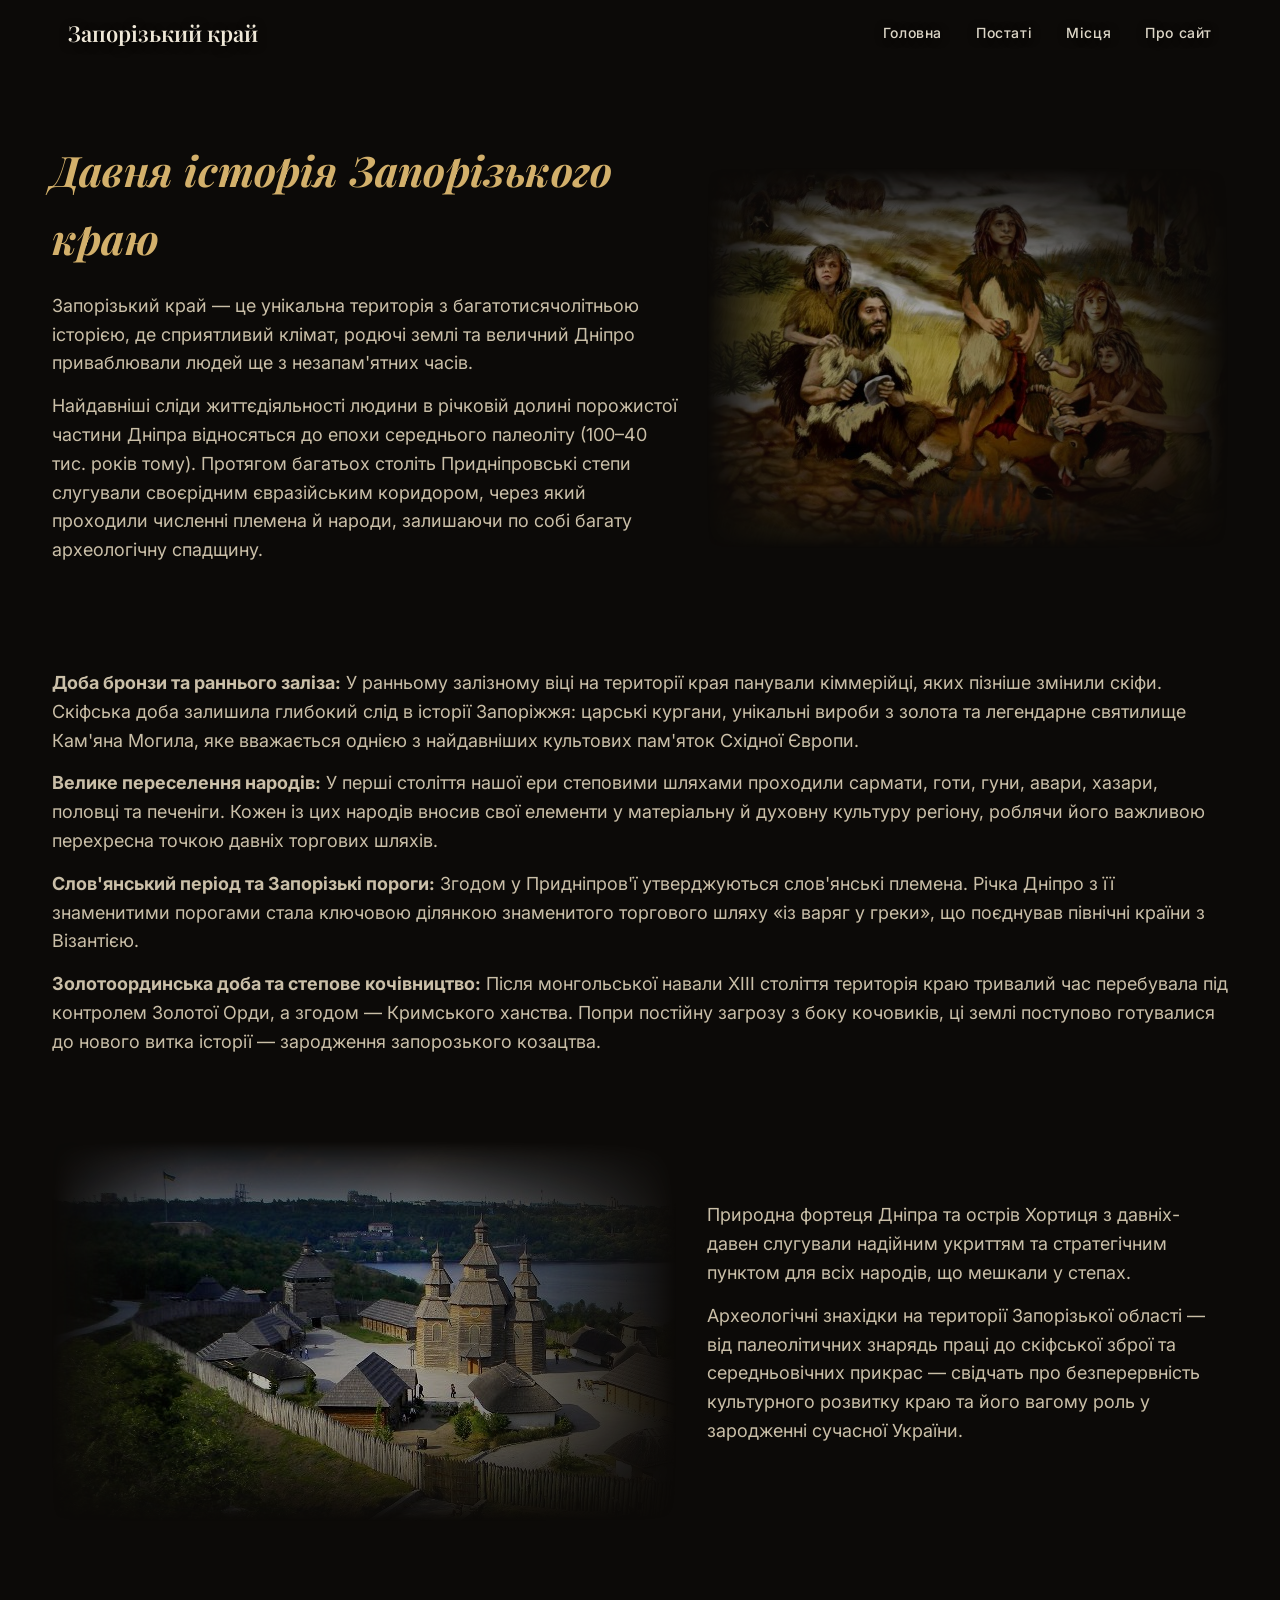
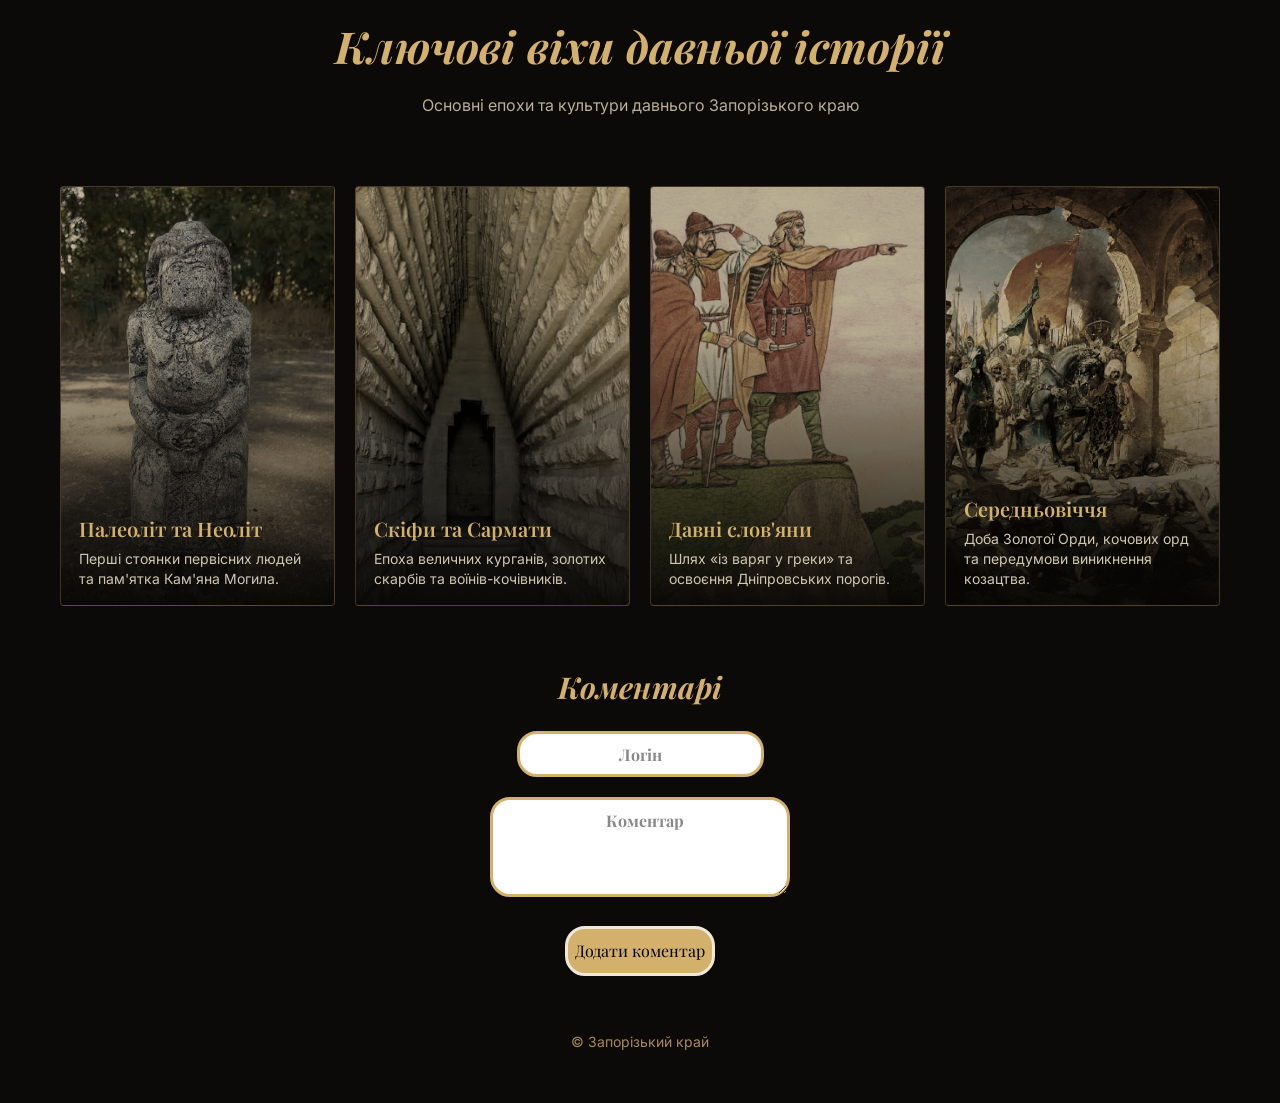
==== commit 0f4ff0a4: "Add page about DniproGES" ====
--- a/Assets/Pages/ancient-history.html
+++ b/Assets/Pages/ancient-history.html
@@ -28,7 +28,7 @@
           <li><a href="../../index.html">Головна</a></li>
           <li><a href="./figures.html">Постаті</a></li>
           <li><a href="./places.html">Місця</a></li>
-          <li><a href="#">Про сайт</a></li>
+          <li><a href="./pro-sayt.html">Про сайт</a></li>
         </ul>
       </div>
 
@@ -40,14 +40,15 @@
           <span></span>
         </div>
       </nav>
+
       <div class="wrap">
         <nav class="desktop-nav">
-          <div class="brand">Запорізький край</div>
+          <a class="brand" href="../../index.html">Запорізький край</a>
           <div class="navlinks">
             <a href="../../index.html">Головна</a>
             <a href="./figures.html">Постаті</a>
             <a href="./places.html">Місця</a>
-            <a href="#">Про сайт</a>
+            <a href="./pro-sayt.html">Про сайт</a>
           </div>
         </nav>
       </div>
@@ -56,6 +57,7 @@
     <div class="wrap">
       <div class="split">
         <div class="split-text">
+          <h1>Давня історія Запорізького краю</h1>
           <p>
             Запорізький край — це унікальна територія з багатотисячолітньою історією, де сприятливий клімат, родючі землі та величний Дніпро приваблювали людей ще з незапам'ятних часів.
           </p>
@@ -107,7 +109,6 @@
         <div class="card c1">
           <div class="ph"></div>
           <div class="shade"></div>
-          <span class="num">01</span>
           <div class="cap">
             <h3>Палеоліт та Неоліт</h3>
             <p>
@@ -118,7 +119,6 @@
         <div class="card c2">
           <div class="ph"></div>
           <div class="shade"></div>
-          <span class="num">02</span>
           <div class="cap">
             <h3>Скіфи та Сармати</h3>
             <p>Епоха величних курганів, золотих скарбів та воїнів-кочівників.</p>
@@ -127,7 +127,6 @@
         <div class="card c3">
           <div class="ph"></div>
           <div class="shade"></div>
-          <span class="num">03</span>
           <div class="cap">
             <h3>Давні слов'яни</h3>
             <p>Шлях «із варяг у греки» та освоєння Дніпровських порогів.</p>
@@ -136,7 +135,6 @@
         <div class="card c4">
           <div class="ph"></div>
           <div class="shade"></div>
-          <span class="num">04</span>
           <div class="cap">
             <h3>Середньовіччя</h3>
             <p>
--- a/Assets/Styles/ancient-histort.css
+++ b/Assets/Styles/ancient-histort.css
@@ -1,4 +1,12 @@
 @import url('./index.css');
+
+.split-text h1 {
+  font-family: 'Playfair Display', serif;
+  color: var(--gold);
+  font-size: clamp(28px, 3.8vw, 42px);
+  margin-bottom: 20px;
+  font-style: italic;
+}
 
 .cards {
   display: flex;
@@ -28,17 +36,6 @@
     rgba(6, 5, 3, 0.94) 100%
   );
 }
-.card .num {
-  position: relative;
-  z-index: 2;
-  display: block;
-  padding: 16px 18px 0;
-  font-family: 'Playfair Display', serif;
-  font-style: italic;
-  color: var(--gold-soft);
-  font-size: 15px;
-  letter-spacing: 1px;
-}
 .card .cap {
   position: absolute;
   left: 18px;
@@ -69,19 +66,19 @@
 }
 
 .c1 .ph {
-  background-image: url('../Images/people.jpg');
+  background-image: url('../Images/kamiyana-mogula.jpg');
 }
 
 .c2 .ph {
-  background-image: url('../Images/zaporizhzhia-hero.jpg');
+  background-image: url('../Images/kurgan.jfif');
 }
 
 .c3 .ph {
-  background-image: url('../Images/davnya-istoriya.jpg');
+  background-image: url('../Images/davni-slovyanu.jpg');
 }
 
 .c4 .ph {
-  background-image: url('../Images/zaporizhzhia-hero.jpg');
+  background-image: url('../Images/medival.jpg');
 }
 
 .cards {
@@ -109,8 +106,8 @@
 }
 
 .card:hover {
-  transform: scale(1.15);
-  z-index: 10;
+  transform: translateY(-8px);
+  border-color: var(--gold);
   box-shadow: 0 15px 35px rgba(0, 0, 0, 0.55);
 }
 
@@ -184,7 +181,7 @@
 .second-photo::before {
   background-image:
     linear-gradient(rgba(0, 0, 0, 0.3), rgba(0, 0, 0, 0.3)),
-    url('../Images/colores-dniproges.jfif');
+    url('../Images/khortitsa.jpg');
 }
 
 .split-text p {
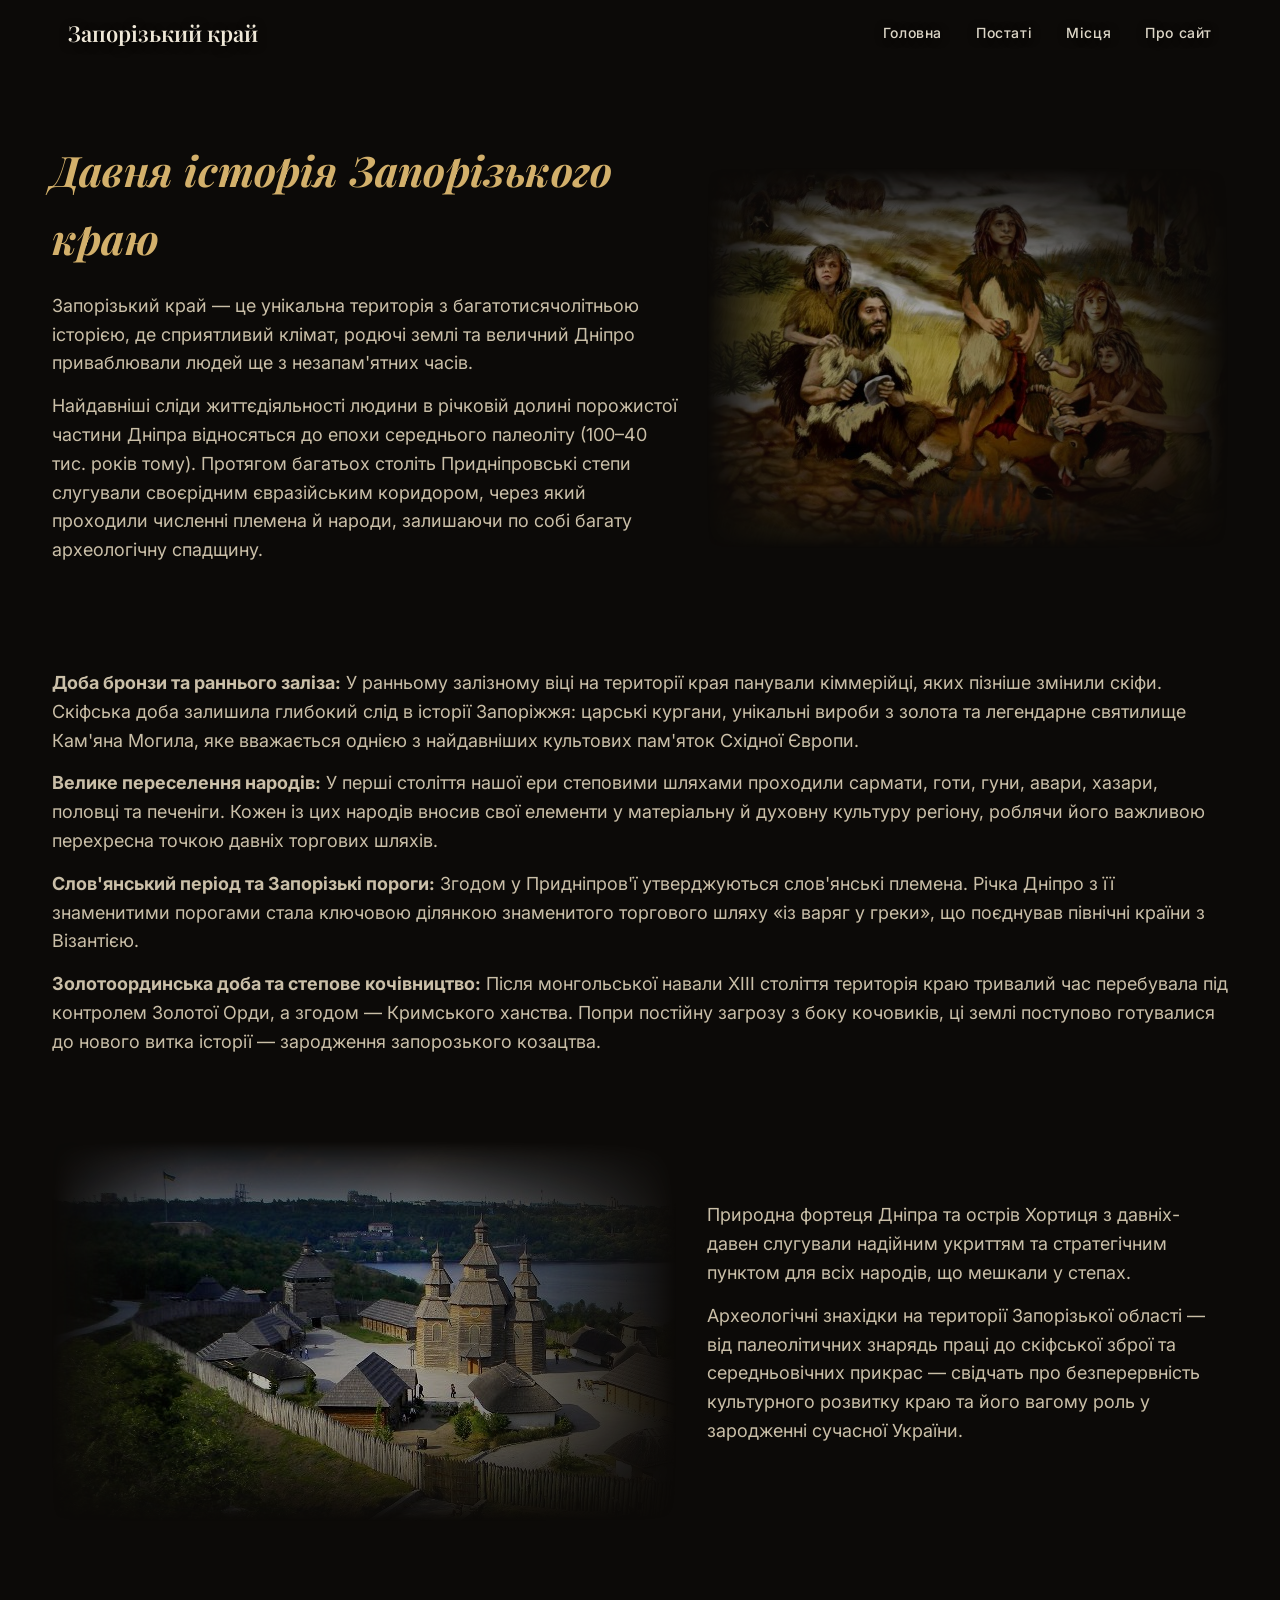
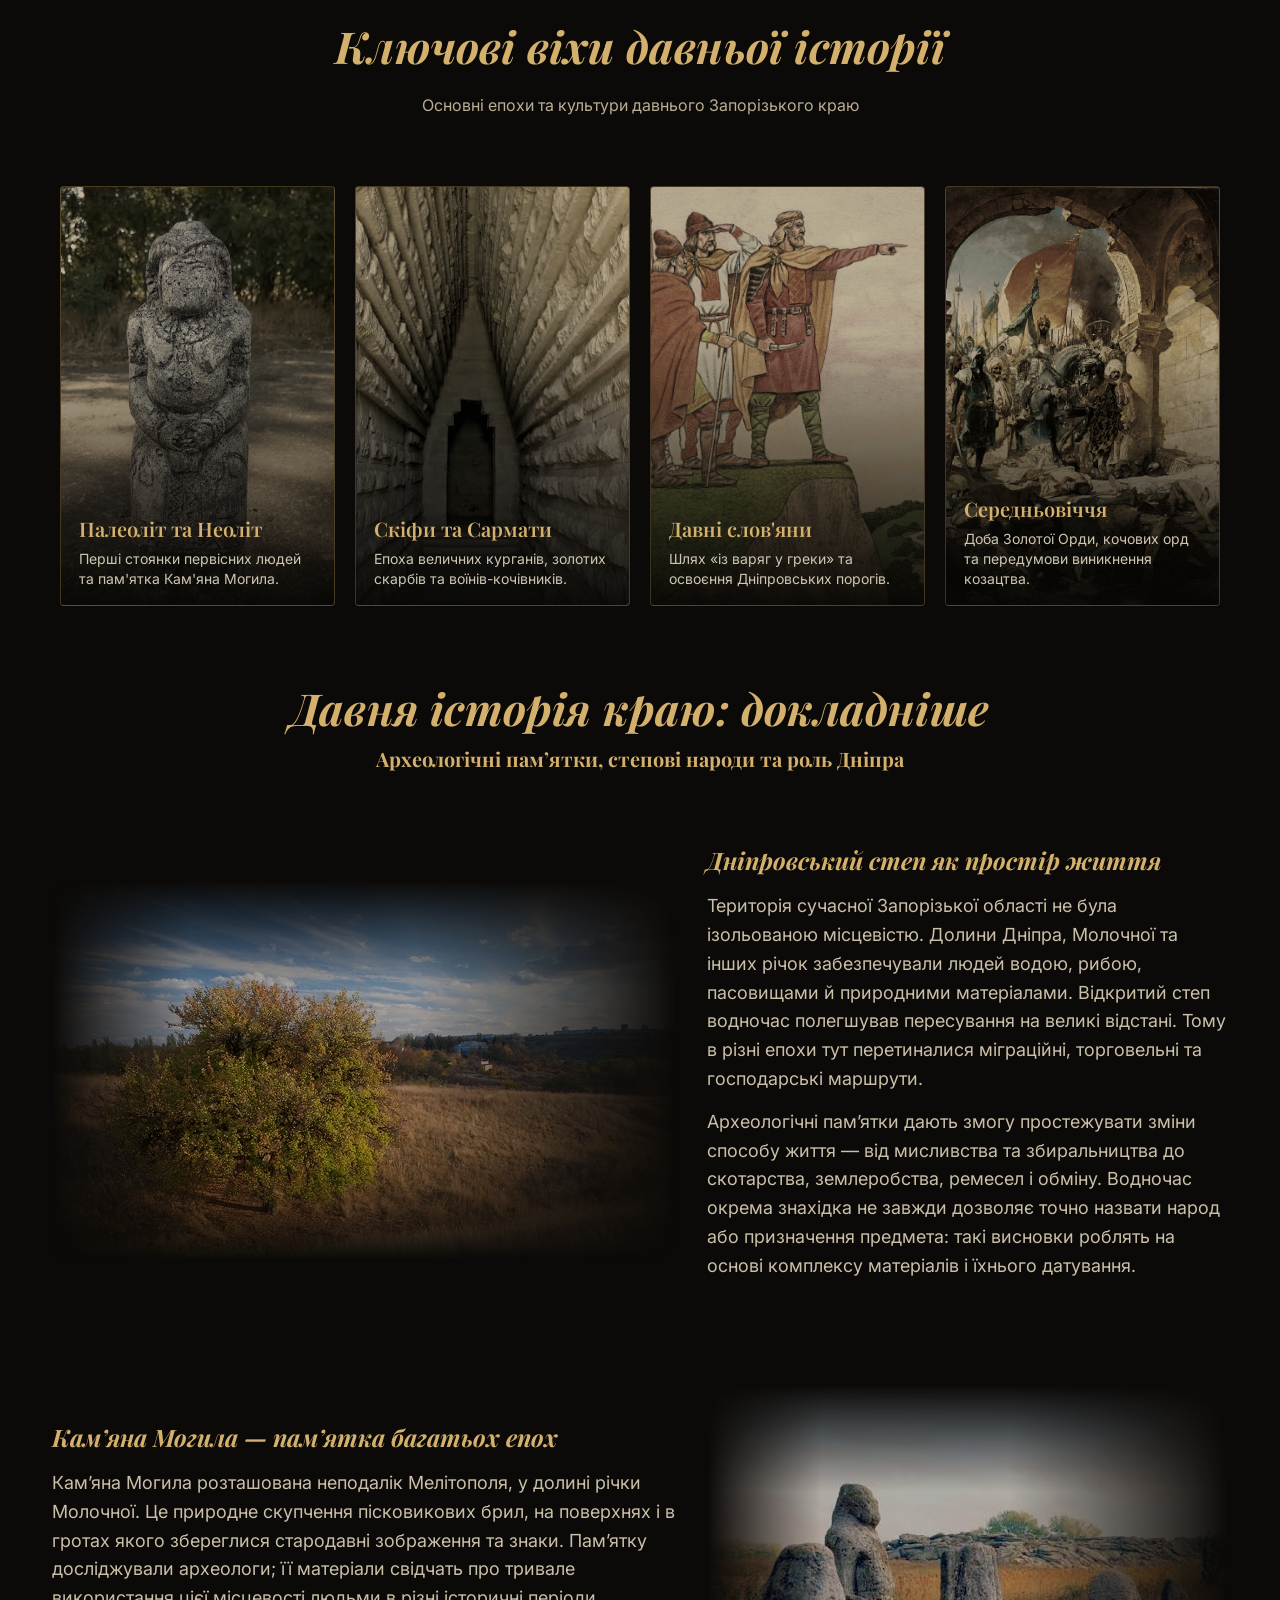
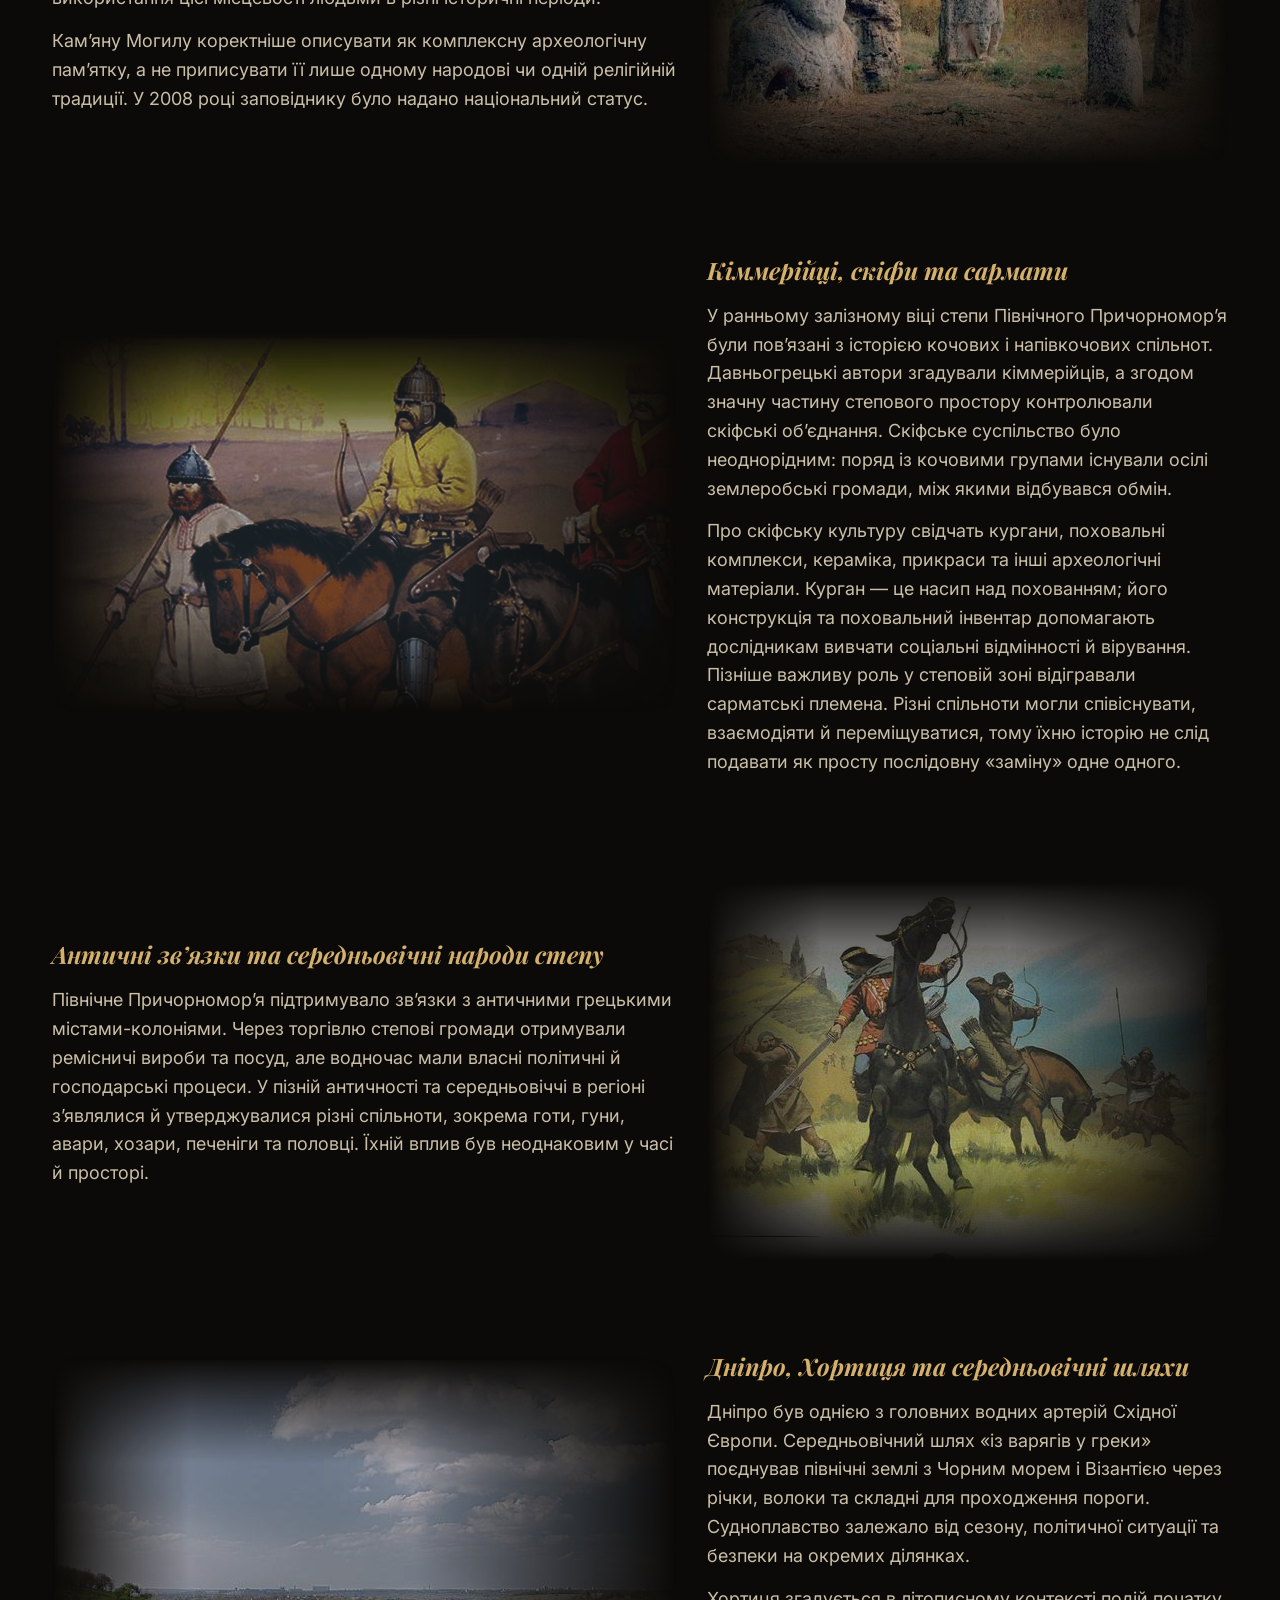
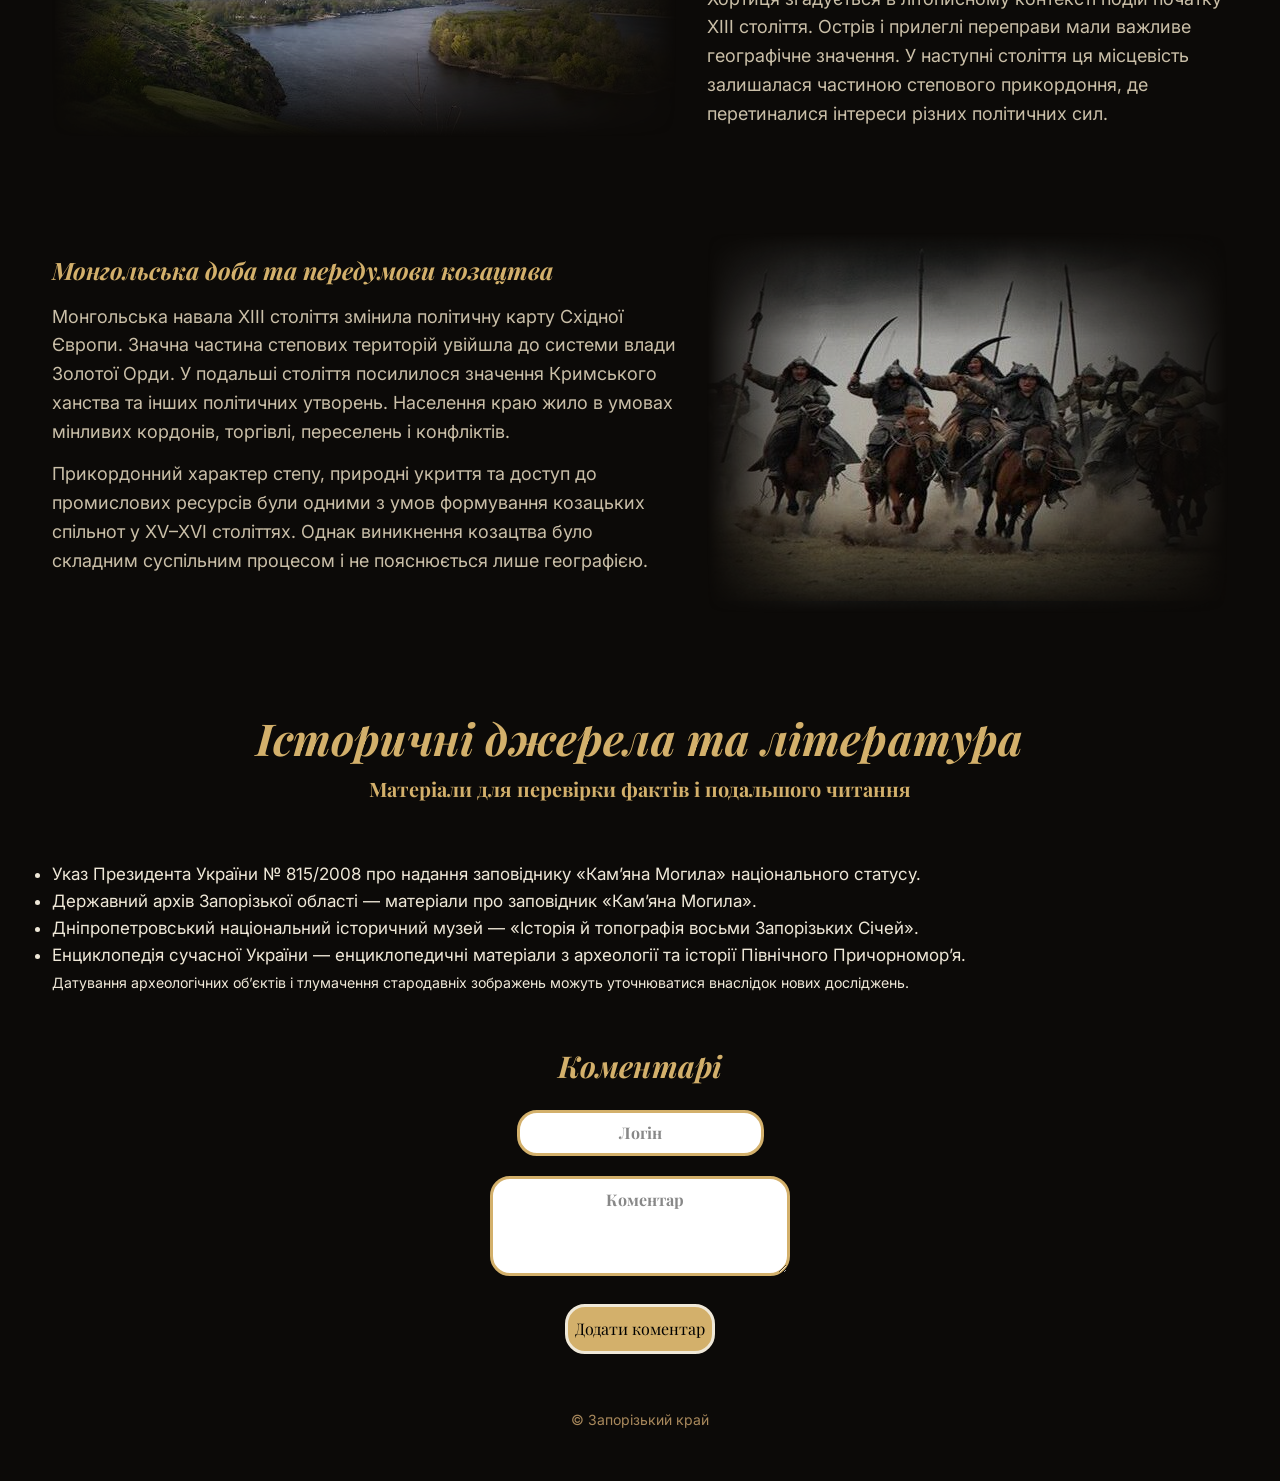
==== commit 7db2ae3f: "Add information on first 4 pages" ====
--- a/Assets/Pages/ancient-history.html
+++ b/Assets/Pages/ancient-history.html
@@ -59,10 +59,17 @@
         <div class="split-text">
           <h1>Давня історія Запорізького краю</h1>
           <p>
-            Запорізький край — це унікальна територія з багатотисячолітньою історією, де сприятливий клімат, родючі землі та величний Дніпро приваблювали людей ще з незапам'ятних часів.
-          </p>
-          <p>
-            Найдавніші сліди життєдіяльності людини в річковій долині порожистої частини Дніпра відносяться до епохи середнього палеоліту (100–40 тис. років тому). Протягом багатьох століть Придніпровські степи слугували своєрідним євразійським коридором, через який проходили численні племена й народи, залишаючи по собі багату археологічну спадщину.
+            Запорізький край — це унікальна територія з багатотисячолітньою
+            історією, де сприятливий клімат, родючі землі та величний Дніпро
+            приваблювали людей ще з незапам'ятних часів.
+          </p>
+          <p>
+            Найдавніші сліди життєдіяльності людини в річковій долині порожистої
+            частини Дніпра відносяться до епохи середнього палеоліту (100–40
+            тис. років тому). Протягом багатьох століть Придніпровські степи
+            слугували своєрідним євразійським коридором, через який проходили
+            численні племена й народи, залишаючи по собі багату археологічну
+            спадщину.
           </p>
         </div>
         <div class="split-photo first-photo"></div>
@@ -72,16 +79,32 @@
     <div class="wrap">
       <div class="split-text">
         <p>
-          <strong>Доба бронзи та раннього заліза:</strong> У ранньому залізному віці на території края панували кіммерійці, яких пізніше змінили скіфи. Скіфська доба залишила глибокий слід в історії Запоріжжя: царські кургани, унікальні вироби з золота та легендарне святилище Кам'яна Могила, яке вважається однією з найдавніших культових пам'яток Східної Європи.
+          <strong>Доба бронзи та раннього заліза:</strong> У ранньому залізному
+          віці на території края панували кіммерійці, яких пізніше змінили
+          скіфи. Скіфська доба залишила глибокий слід в історії Запоріжжя:
+          царські кургани, унікальні вироби з золота та легендарне святилище
+          Кам'яна Могила, яке вважається однією з найдавніших культових пам'яток
+          Східної Європи.
         </p>
         <p>
-          <strong>Велике переселення народів:</strong> У перші століття нашої ери степовими шляхами проходили сармати, готи, гуни, авари, хазари, половці та печеніги. Кожен із цих народів вносив свої елементи у матеріальну й духовну культуру регіону, роблячи його важливою перехресна точкою давніх торгових шляхів.
+          <strong>Велике переселення народів:</strong> У перші століття нашої
+          ери степовими шляхами проходили сармати, готи, гуни, авари, хазари,
+          половці та печеніги. Кожен із цих народів вносив свої елементи у
+          матеріальну й духовну культуру регіону, роблячи його важливою
+          перехресна точкою давніх торгових шляхів.
         </p>
         <p>
-          <strong>Слов'янський період та Запорізькі пороги:</strong> Згодом у Придніпров'ї утверджуються слов'янські племена. Річка Дніпро з її знаменитими порогами стала ключовою ділянкою знаменитого торгового шляху «із варяг у греки», що поєднував північні країни з Візантією.
+          <strong>Слов'янський період та Запорізькі пороги:</strong> Згодом у
+          Придніпров'ї утверджуються слов'янські племена. Річка Дніпро з її
+          знаменитими порогами стала ключовою ділянкою знаменитого торгового
+          шляху «із варяг у греки», що поєднував північні країни з Візантією.
         </p>
         <p>
-          <strong>Золотоординська доба та степове кочівництво:</strong> Після монгольської навали XIII століття територія краю тривалий час перебувала під контролем Золотої Орди, а згодом — Кримського ханства. Попри постійну загрозу з боку кочовиків, ці землі поступово готувалися до нового витка історії — зародження запорозького козацтва.
+          <strong>Золотоординська доба та степове кочівництво:</strong> Після
+          монгольської навали XIII століття територія краю тривалий час
+          перебувала під контролем Золотої Орди, а згодом — Кримського ханства.
+          Попри постійну загрозу з боку кочовиків, ці землі поступово готувалися
+          до нового витка історії — зародження запорозького козацтва.
         </p>
       </div>
     </div>
@@ -91,10 +114,15 @@
         <div class="split-photo second-photo"></div>
         <div class="split-text">
           <p>
-            Природна фортеця Дніпра та острів Хортиця з давніх-давен слугували надійним укриттям та стратегічним пунктом для всіх народів, що мешкали у степах.
-          </p>
-          <p>
-            Археологічні знахідки на території Запорізької області — від палеолітичних знарядь праці до скіфської зброї та середньовічних прикрас — свідчать про безперервність культурного розвитку краю та його вагому роль у зародженні сучасної України.
+            Природна фортеця Дніпра та острів Хортиця з давніх-давен слугували
+            надійним укриттям та стратегічним пунктом для всіх народів, що
+            мешкали у степах.
+          </p>
+          <p>
+            Археологічні знахідки на території Запорізької області — від
+            палеолітичних знарядь праці до скіфської зброї та середньовічних
+            прикрас — свідчать про безперервність культурного розвитку краю та
+            його вагому роль у зародженні сучасної України.
           </p>
         </div>
       </div>
@@ -111,9 +139,7 @@
           <div class="shade"></div>
           <div class="cap">
             <h3>Палеоліт та Неоліт</h3>
-            <p>
-              Перші стоянки первісних людей та пам'ятка Кам'яна Могила.
-            </p>
+            <p>Перші стоянки первісних людей та пам'ятка Кам'яна Могила.</p>
           </div>
         </div>
         <div class="card c2">
@@ -121,7 +147,9 @@
           <div class="shade"></div>
           <div class="cap">
             <h3>Скіфи та Сармати</h3>
-            <p>Епоха величних курганів, золотих скарбів та воїнів-кочівників.</p>
+            <p>
+              Епоха величних курганів, золотих скарбів та воїнів-кочівників.
+            </p>
           </div>
         </div>
         <div class="card c3">
@@ -145,6 +173,198 @@
       </div>
     </section>
 
+    <br><br>
+
+    <div class="section-head">
+      <h2>Давня історія краю: докладніше</h2>
+      <h3>Археологічні пам’ятки, степові народи та роль Дніпра</h3>
+    </div>
+
+    <div class="wrap">
+      <div class="split">
+        <div class="split-photo third-photo"></div>
+        <div class="split-text">
+          <h3>Дніпровський степ як простір життя</h3>
+          <p>
+            Територія сучасної Запорізької області не була ізольованою
+            місцевістю. Долини Дніпра, Молочної та інших річок забезпечували
+            людей водою, рибою, пасовищами й природними матеріалами. Відкритий
+            степ водночас полегшував пересування на великі відстані. Тому в
+            різні епохи тут перетиналися міграційні, торговельні та господарські
+            маршрути.
+          </p>
+          <p>
+            Археологічні пам’ятки дають змогу простежувати зміни способу життя —
+            від мисливства та збиральництва до скотарства, землеробства, ремесел
+            і обміну. Водночас окрема знахідка не завжди дозволяє точно назвати
+            народ або призначення предмета: такі висновки роблять на основі
+            комплексу матеріалів і їхнього датування.
+          </p>
+        </div>
+      </div>
+    </div>
+
+    <div class="wrap">
+      <div class="split">
+        <div class="split-text">
+          <h3>Кам’яна Могила — пам’ятка багатьох епох</h3>
+          <p>
+            Кам’яна Могила розташована неподалік Мелітополя, у долині річки
+            Молочної. Це природне скупчення пісковикових брил, на поверхнях і в
+            гротах якого збереглися стародавні зображення та знаки. Пам’ятку
+            досліджували археологи; її матеріали свідчать про тривале
+            використання цієї місцевості людьми в різні історичні періоди.
+          </p>
+          <p>
+            Кам’яну Могилу коректніше описувати як комплексну археологічну
+            пам’ятку, а не приписувати її лише одному народові чи одній
+            релігійній традиції. У 2008 році заповіднику було надано
+            національний статус.
+          </p>
+        </div>
+        <div class="split-photo fourth-photo"></div>
+      </div>
+    </div>
+
+    <div class="wrap">
+      <div class="split">
+        <div class="split-photo fifth-photo"></div>
+        <div class="split-text">
+          <h3>Кіммерійці, скіфи та сармати</h3>
+          <p>
+            У ранньому залізному віці степи Північного Причорномор’я були
+            пов’язані з історією кочових і напівкочових спільнот. Давньогрецькі
+            автори згадували кіммерійців, а згодом значну частину степового
+            простору контролювали скіфські об’єднання. Скіфське суспільство було
+            неоднорідним: поряд із кочовими групами існували осілі землеробські
+            громади, між якими відбувався обмін.
+          </p>
+          <p>
+            Про скіфську культуру свідчать кургани, поховальні комплекси,
+            кераміка, прикраси та інші археологічні матеріали. Курган — це насип
+            над похованням; його конструкція та поховальний інвентар допомагають
+            дослідникам вивчати соціальні відмінності й вірування. Пізніше
+            важливу роль у степовій зоні відігравали сарматські племена. Різні
+            спільноти могли співіснувати, взаємодіяти й переміщуватися, тому
+            їхню історію не слід подавати як просту послідовну «заміну» одне
+            одного.
+          </p>
+        </div>
+      </div>
+    </div>
+
+    <div class="wrap">
+      <div class="split">
+        <div class="split-text">
+          <h3>Античні зв’язки та середньовічні народи степу</h3>
+          <p>
+            Північне Причорномор’я підтримувало зв’язки з античними грецькими
+            містами-колоніями. Через торгівлю степові громади отримували
+            ремісничі вироби та посуд, але водночас мали власні політичні й
+            господарські процеси. У пізній античності та середньовіччі в регіоні
+            з’являлися й утверджувалися різні спільноти, зокрема готи, гуни,
+            авари, хозари, печеніги та половці. Їхній вплив був неоднаковим у
+            часі й просторі.
+          </p>
+        </div>
+        <div class="split-photo sixth-photo"></div>
+      </div>
+    </div>
+
+    <div class="wrap">
+      <div class="split">
+        <div class="split-photo seventh-photo"></div>
+        <div class="split-text">
+          <h3>Дніпро, Хортиця та середньовічні шляхи</h3>
+          <p>
+            Дніпро був однією з головних водних артерій Східної Європи.
+            Середньовічний шлях «із варягів у греки» поєднував північні землі з
+            Чорним морем і Візантією через річки, волоки та складні для
+            проходження пороги. Судноплавство залежало від сезону, політичної
+            ситуації та безпеки на окремих ділянках.
+          </p>
+          <p>
+            Хортиця згадується в літописному контексті подій початку XIII
+            століття. Острів і прилеглі переправи мали важливе географічне
+            значення. У наступні століття ця місцевість залишалася частиною
+            степового прикордоння, де перетиналися інтереси різних політичних
+            сил.
+          </p>
+        </div>
+      </div>
+    </div>
+
+    <div class="wrap">
+      <div class="split">
+        <div class="split-text">
+          <h3>Монгольська доба та передумови козацтва</h3>
+          <p>
+            Монгольська навала XIII століття змінила політичну карту Східної
+            Європи. Значна частина степових територій увійшла до системи влади
+            Золотої Орди. У подальші століття посилилося значення Кримського
+            ханства та інших політичних утворень. Населення краю жило в умовах
+            мінливих кордонів, торгівлі, переселень і конфліктів.
+          </p>
+          <p>
+            Прикордонний характер степу, природні укриття та доступ до
+            промислових ресурсів були одними з умов формування козацьких
+            спільнот у XV–XVI століттях. Однак виникнення козацтва було складним
+            суспільним процесом і не пояснюється лише географією.
+          </p>
+        </div>
+        <div class="split-photo eighth-photo"></div>
+      </div>
+    </div>
+
+    <section class="wrap sources">
+      <div class="section-head">
+        <h2>Історичні джерела та література</h2>
+        <h3>Матеріали для перевірки фактів і подальшого читання</h3>
+      </div>
+      <ul>
+        <li>
+          <a
+            href="https://www.president.gov.ua/documents/8152008-7906"
+            target="_blank"
+            rel="noopener"
+            >Указ Президента України № 815/2008 про надання заповіднику «Кам’яна
+            Могила» національного статусу</a
+          >.
+        </li>
+        <li>
+          <a
+            href="https://archivzp.gov.ua/uk/pidzemnij-ermitazh-ukrajini"
+            target="_blank"
+            rel="noopener"
+            >Державний архів Запорізької області — матеріали про заповідник
+            «Кам’яна Могила»</a
+          >.
+        </li>
+        <li>
+          <a
+            href="https://www.museum.dp.ua/uk/topographyofzaporozhyesech/"
+            target="_blank"
+            rel="noopener"
+            >Дніпропетровський національний історичний музей — «Історія й
+            топографія восьми Запорізьких Січей»</a
+          >.
+        </li>
+        <li>
+          <a href="https://esu.com.ua/" target="_blank" rel="noopener"
+            >Енциклопедія сучасної України</a
+          >
+          — енциклопедичні матеріали з археології та історії Північного
+          Причорномор’я.
+        </li>
+      </ul>
+      <p>
+        <small
+          >Датування археологічних об’єктів і тлумачення стародавніх зображень
+          можуть уточнюватися внаслідок нових досліджень.</small
+        >
+      </p>
+    </section>
+
     <!-- Коментарі -->
     <section class="comments">
       <h2>Коментарі</h2>
@@ -168,4 +388,4 @@
 
     <footer>© Запорізький край</footer>
   </body>
-</html>+</html>
--- a/Assets/Styles/ancient-histort.css
+++ b/Assets/Styles/ancient-histort.css
@@ -184,6 +184,42 @@
     url('../Images/khortitsa.jpg');
 }
 
+.third-photo::before {
+  background-image:
+    linear-gradient(rgba(0, 0, 0, 0.3), rgba(0, 0, 0, 0.3)),
+    url('../Images/dniprovskiy-step.jpg');
+}
+
+.fourth-photo::before {
+  background-image:
+    linear-gradient(rgba(0, 0, 0, 0.3), rgba(0, 0, 0, 0.3)),
+    url('../Images/ancient-history-fourth-photo.jfif');
+}
+
+.fifth-photo::before {
+  background-image:
+    linear-gradient(rgba(0, 0, 0, 0.3), rgba(0, 0, 0, 0.3)),
+    url('../Images/ancient-history-fifth-photo.jfif');
+}
+
+.sixth-photo::before {
+  background-image:
+    linear-gradient(rgba(0, 0, 0, 0.3), rgba(0, 0, 0, 0.3)),
+    url('../Images/ancient-history-sixth-photo.jfif');
+}
+
+.seventh-photo::before {
+  background-image:
+    linear-gradient(rgba(0, 0, 0, 0.3), rgba(0, 0, 0, 0.3)),
+    url('../Images/ancient-history-seventh-photo.jfif');
+}
+
+.eighth-photo::before {
+  background-image:
+    linear-gradient(rgba(0, 0, 0, 0.3), rgba(0, 0, 0, 0.3)),
+    url('../Images/ancient-history-eighth-photo.jfif');
+}
+
 .split-text p {
   color: #cabfa8;
   font-size: 18px;
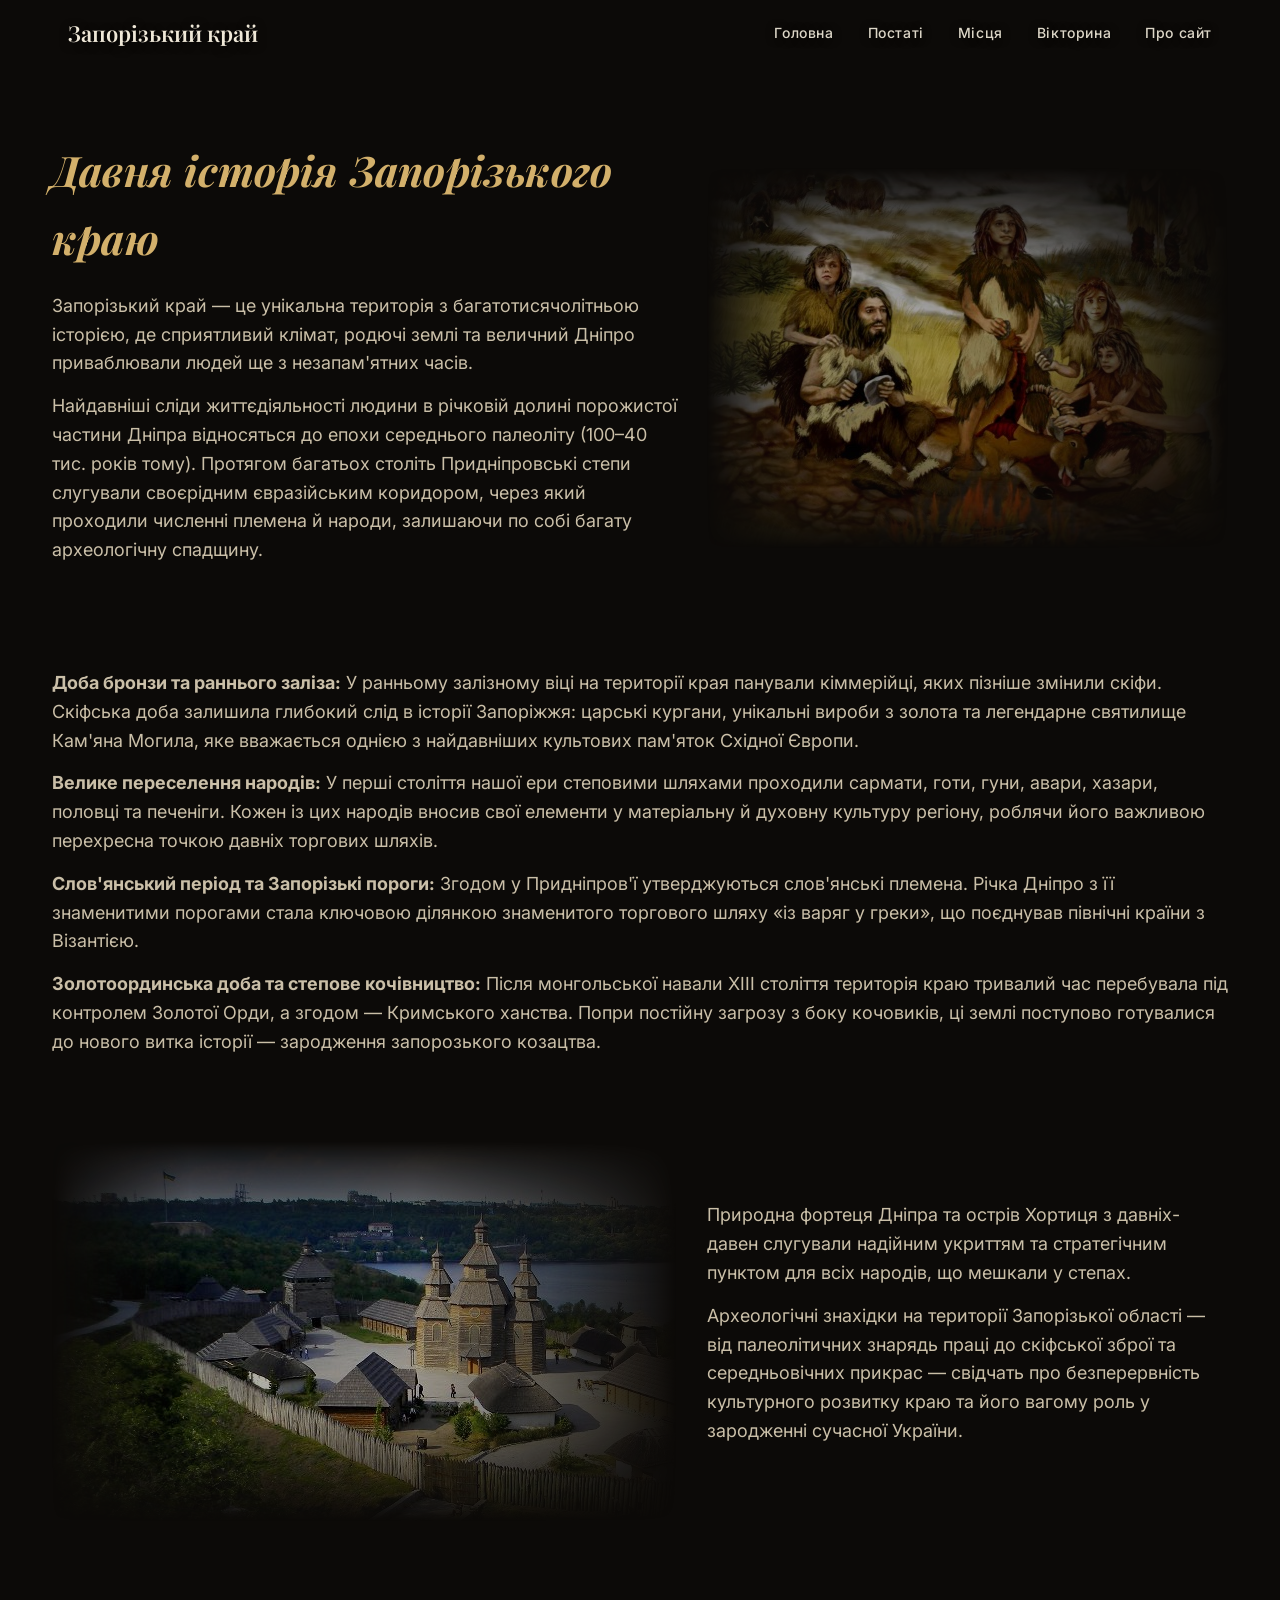
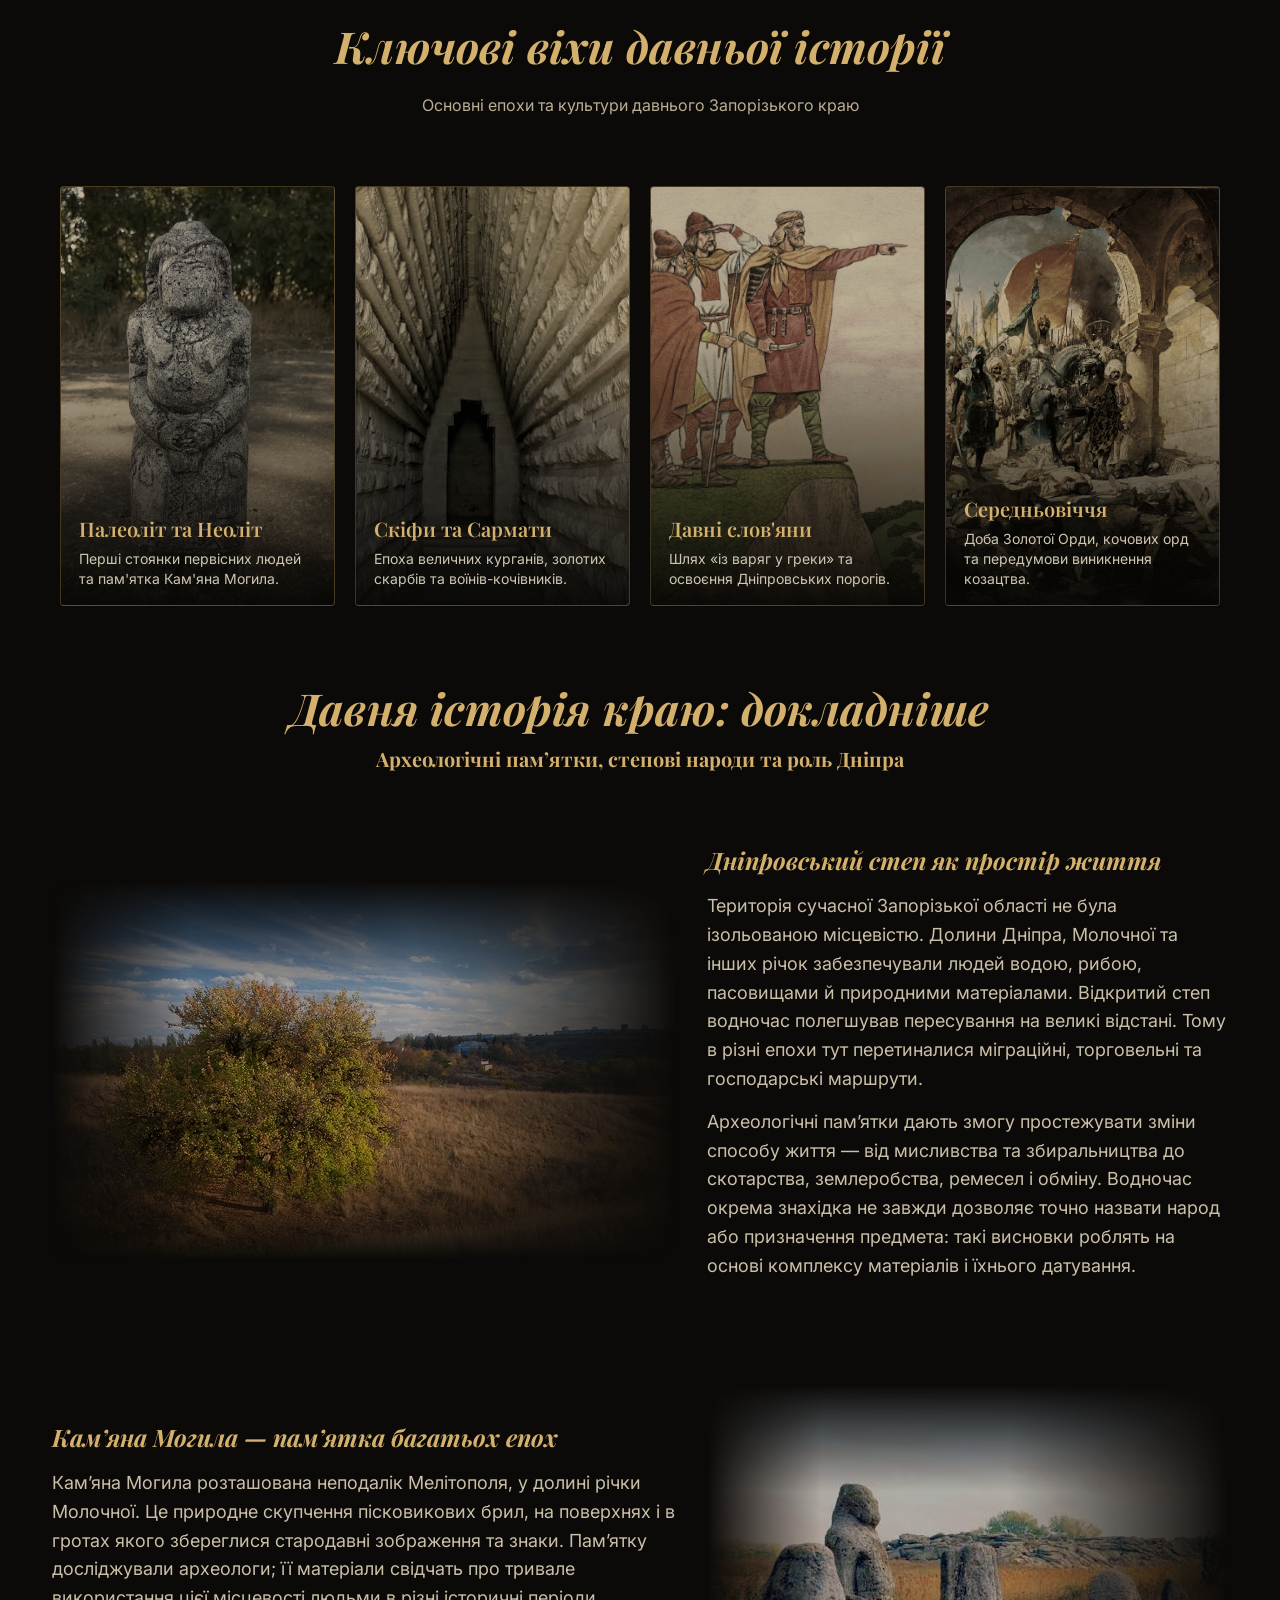
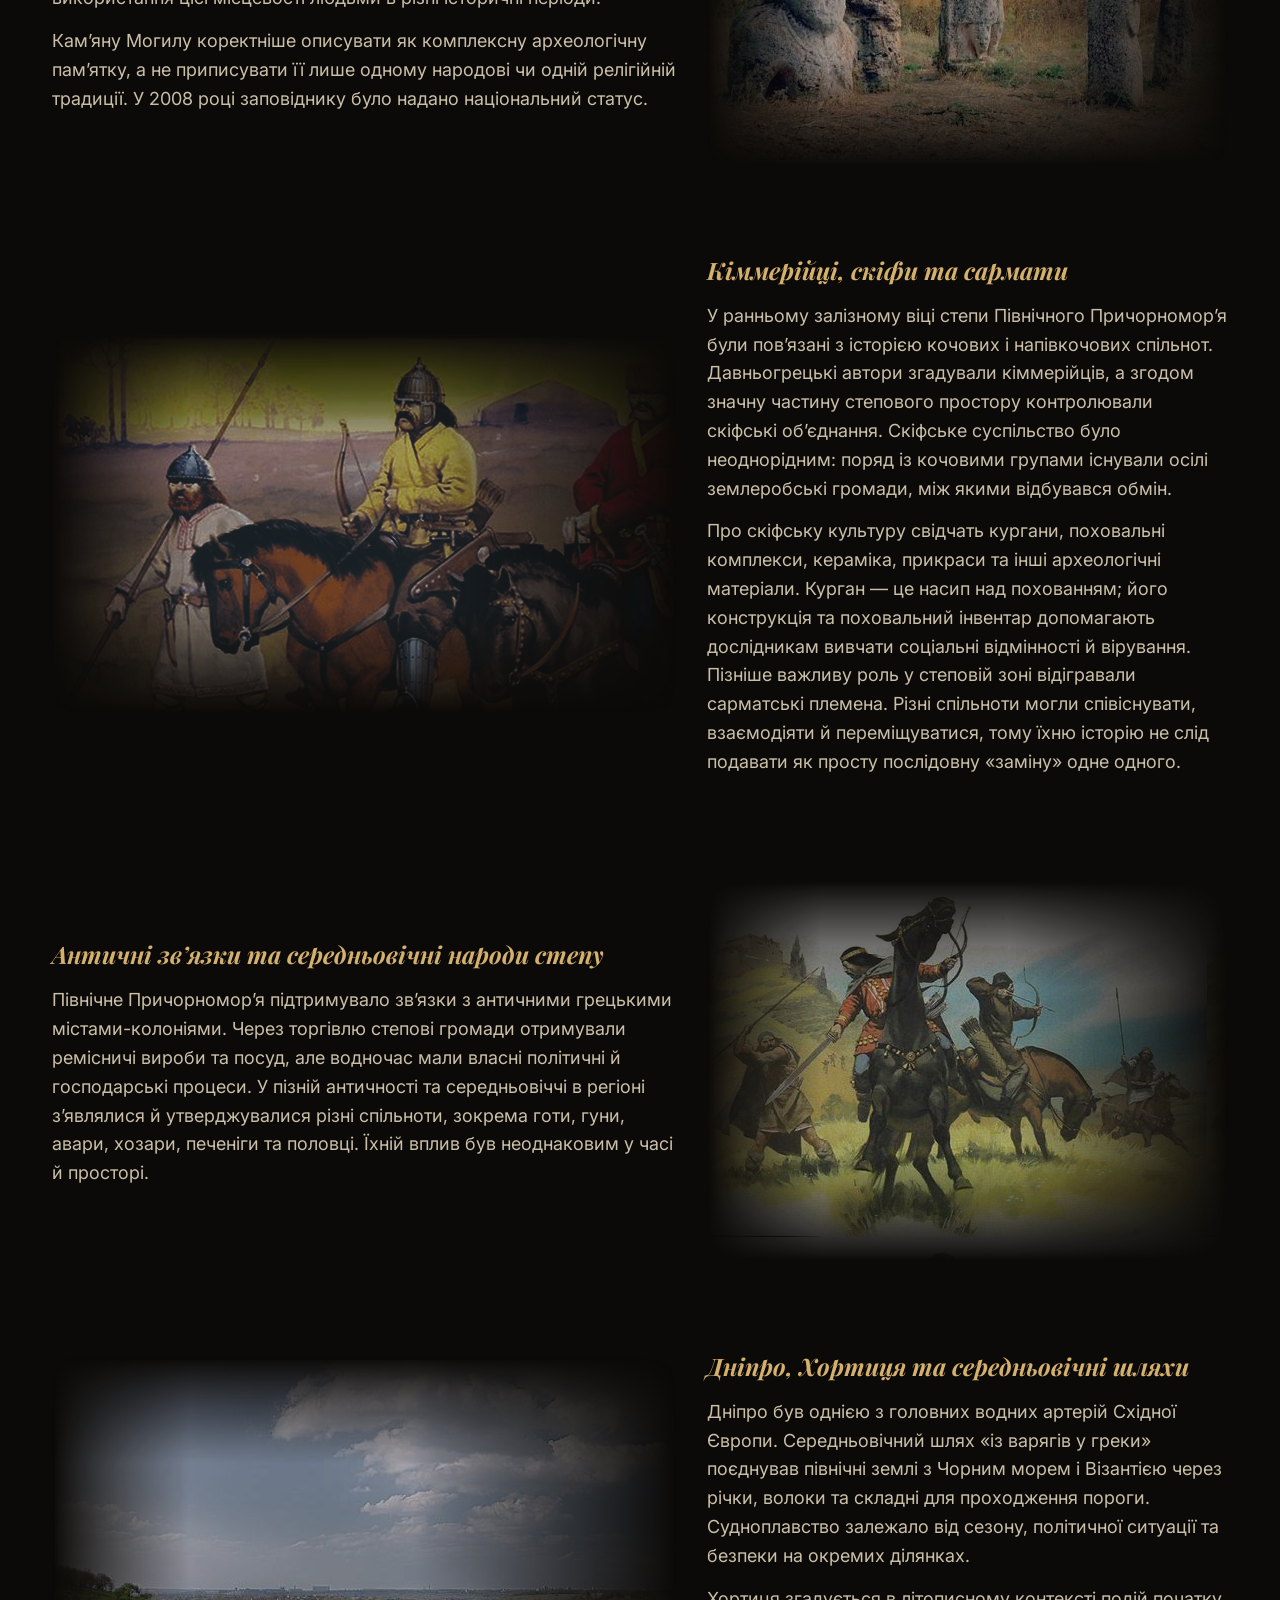
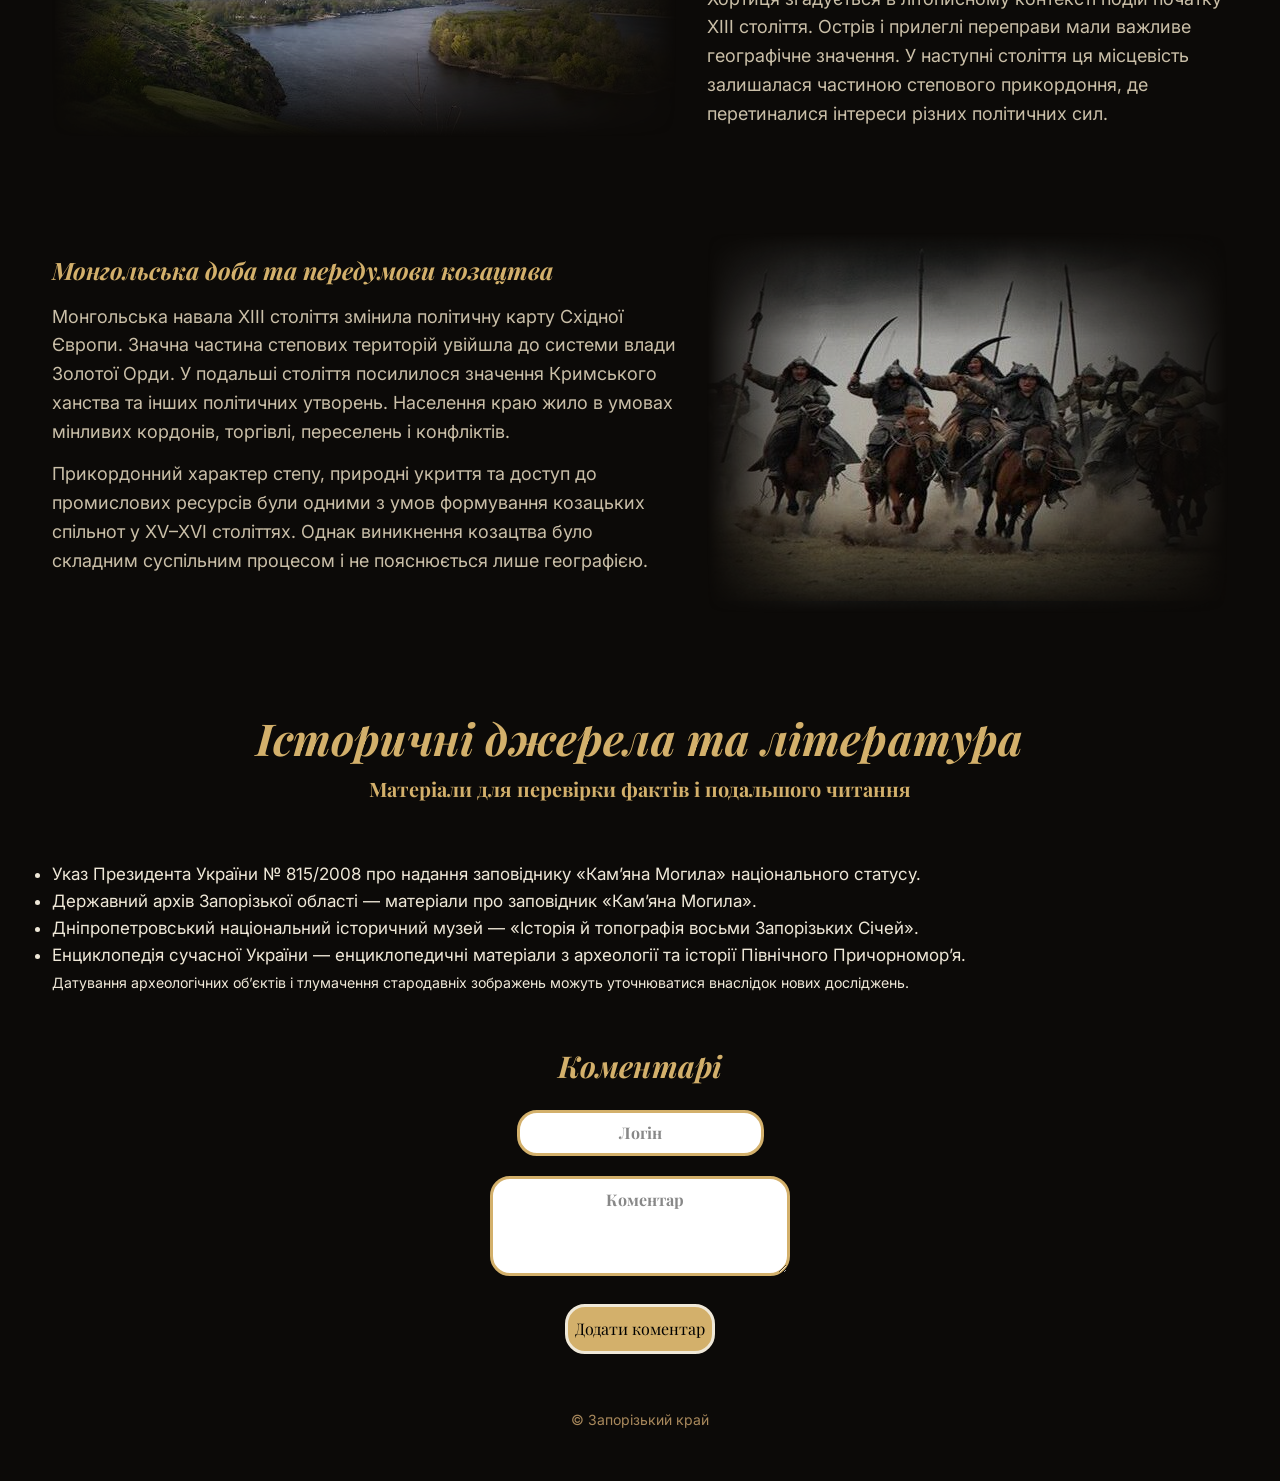
==== commit 8019c865: "Add interactive regional history quiz" ====
--- a/Assets/Pages/ancient-history.html
+++ b/Assets/Pages/ancient-history.html
@@ -28,6 +28,7 @@
           <li><a href="../../index.html">Головна</a></li>
           <li><a href="./figures.html">Постаті</a></li>
           <li><a href="./places.html">Місця</a></li>
+          <li><a href="./quiz.html">Вікторина</a></li>
           <li><a href="./pro-sayt.html">Про сайт</a></li>
         </ul>
       </div>
@@ -48,6 +49,7 @@
             <a href="../../index.html">Головна</a>
             <a href="./figures.html">Постаті</a>
             <a href="./places.html">Місця</a>
+            <a href="./quiz.html">Вікторина</a>
             <a href="./pro-sayt.html">Про сайт</a>
           </div>
         </nav>
